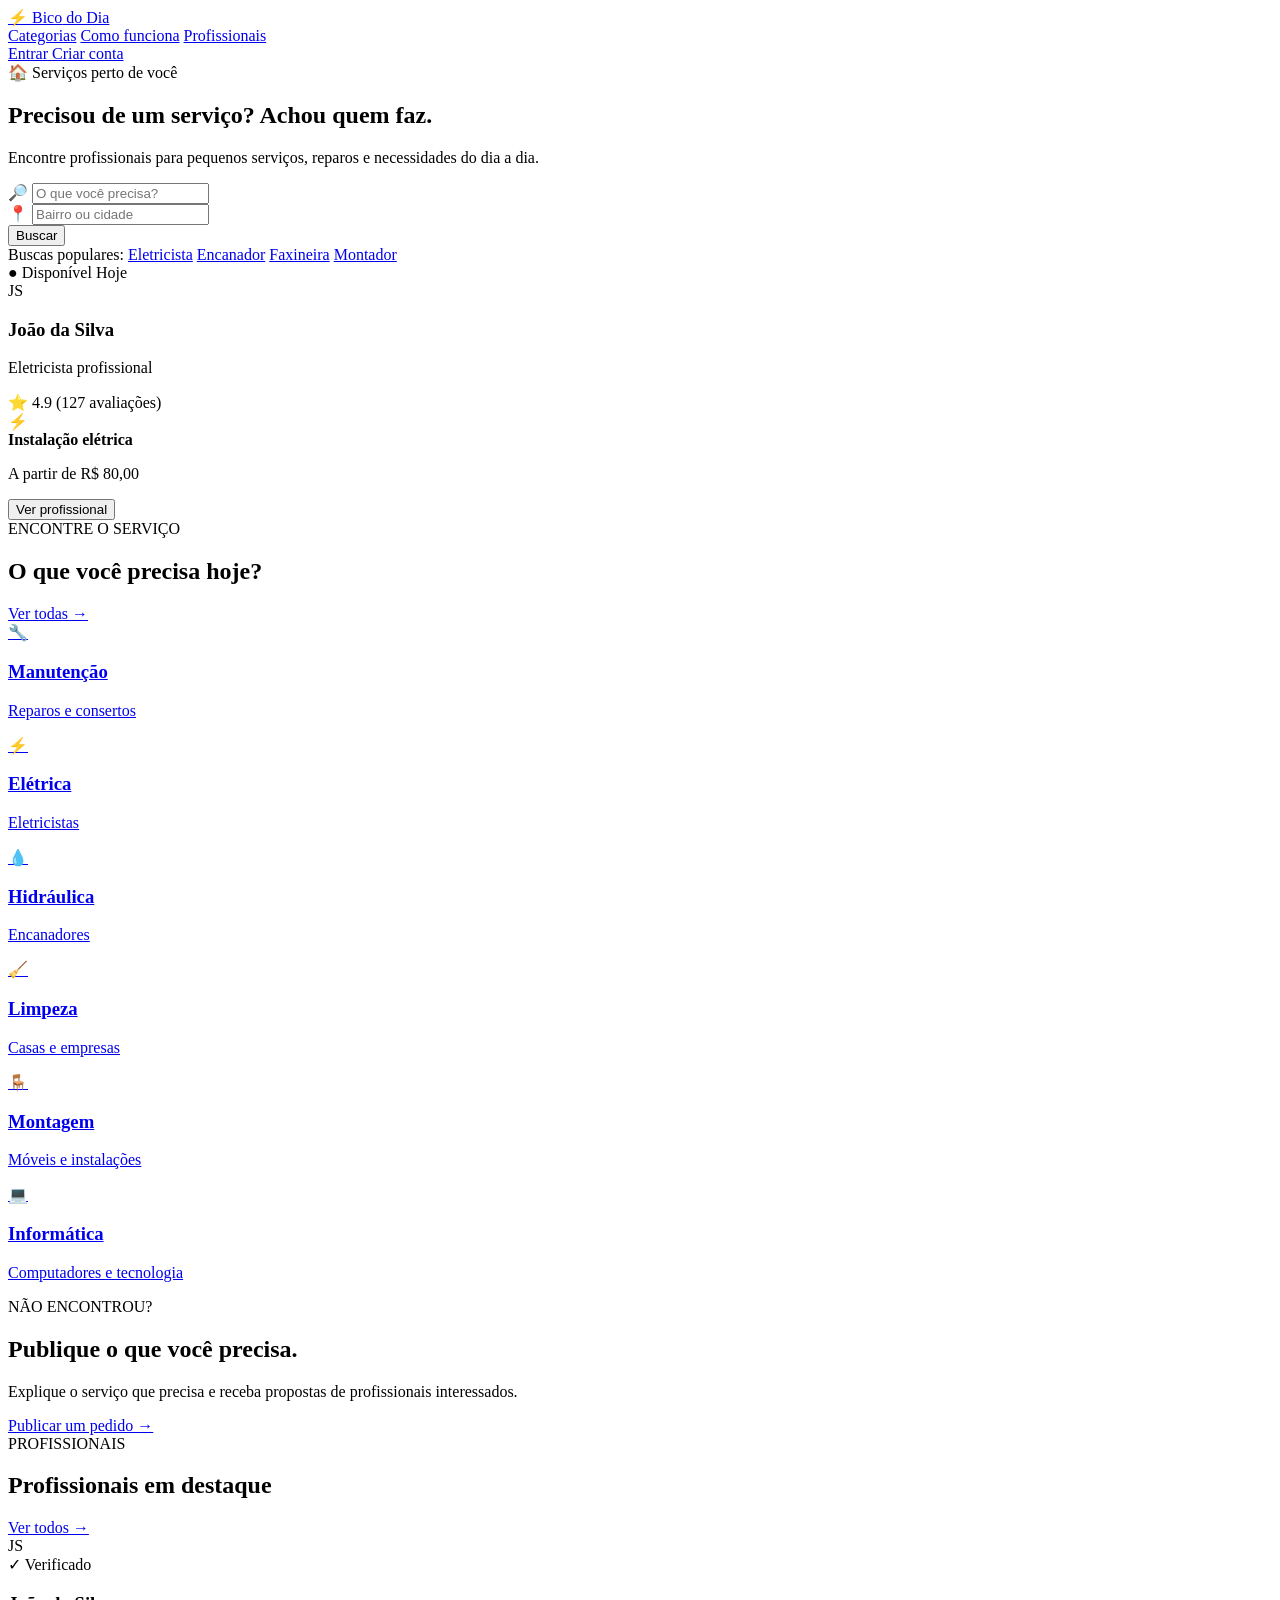
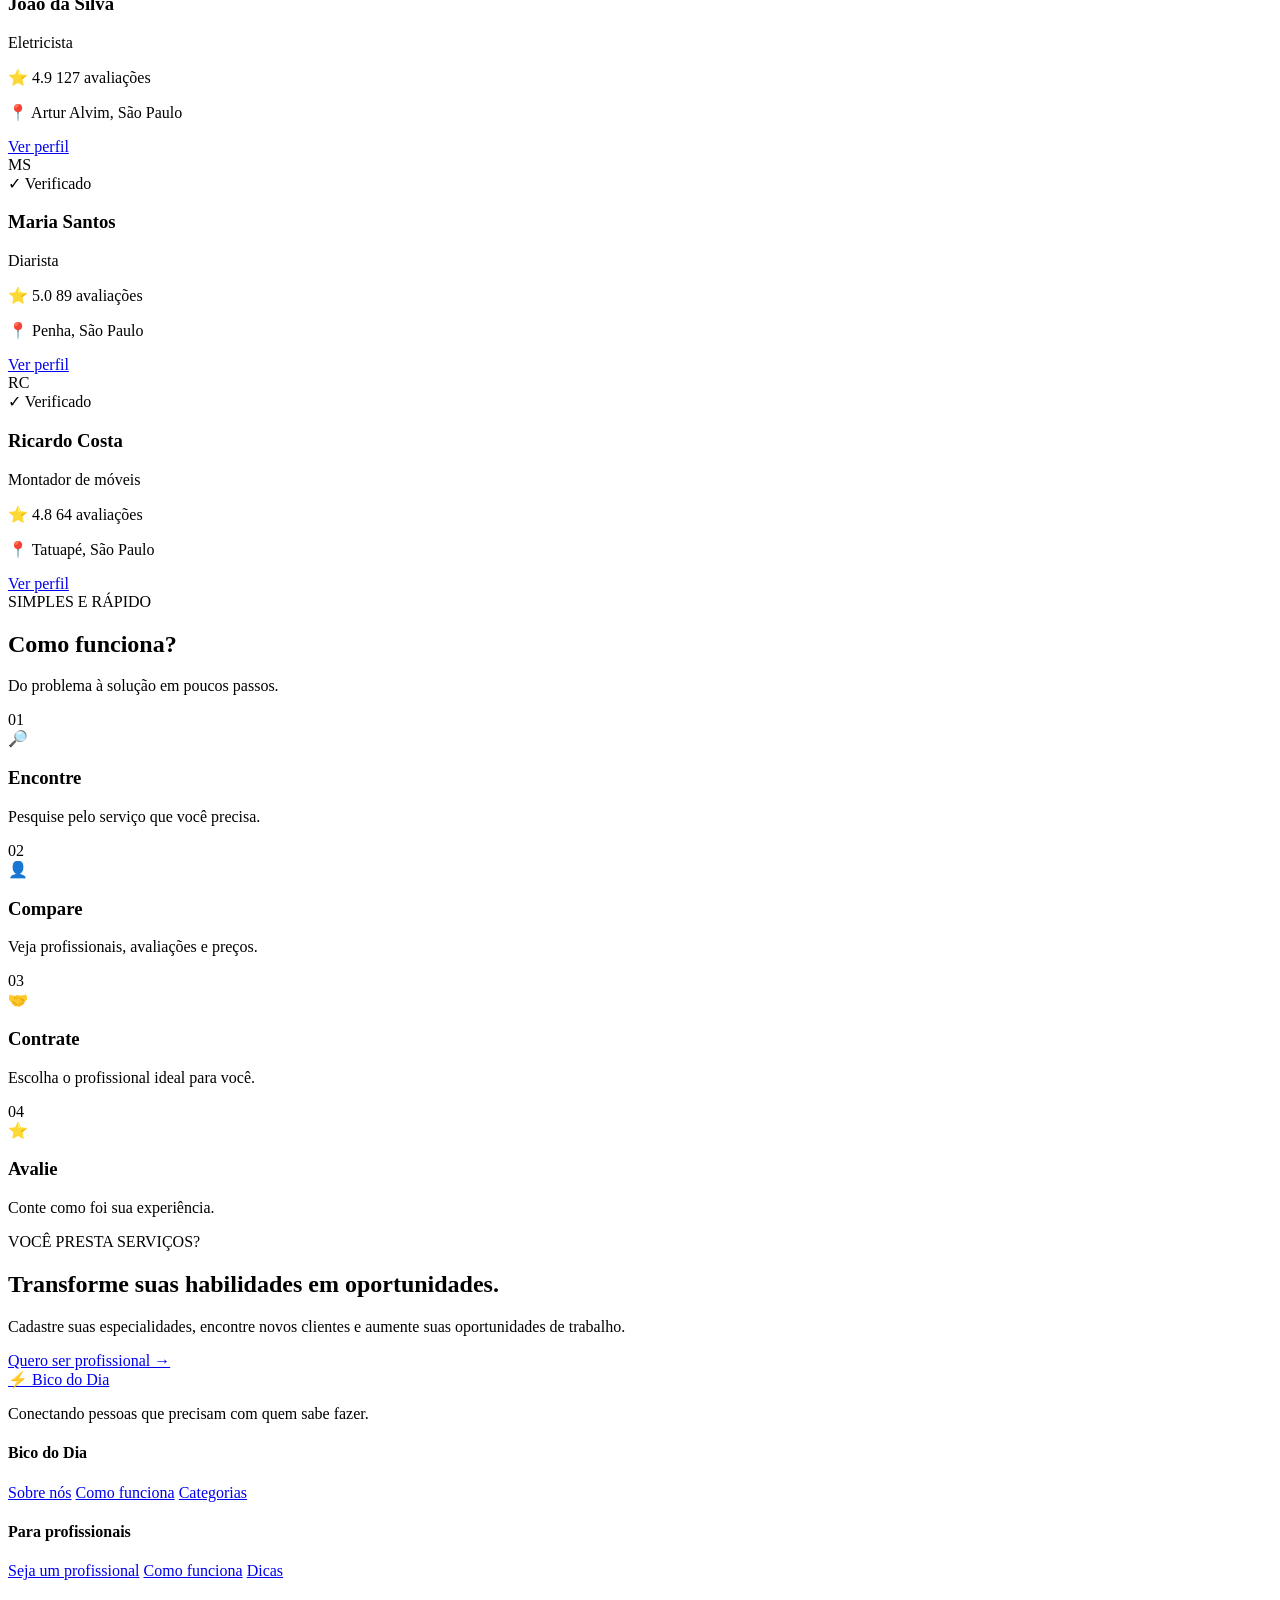
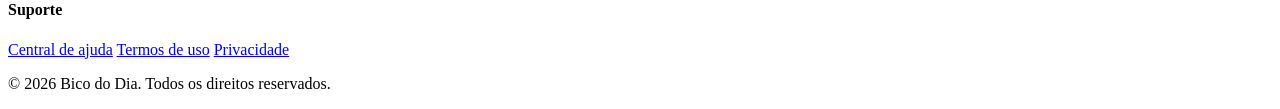
==== html/index.html @ 685bb9d1 "Primeiro commit - projeto Bico do Dia" ====
<!DOCTYPE html>
<html lang="pt-BR">
<head>
    <meta charset="UTF-8">
    <meta name="viewport" content="width=device-width, initial-scale=1.0">

    <meta
        name="description"
        content="Bico do Dia — encontre profissionais e serviços perto de você."
    >

    <title>Bico do Dia | Encontre quem faz</title>

    <link rel="stylesheet" href="css/style.css">
</head>

<body>

    <!-- ================= HEADER ================= -->

    <header class="header">

        <div class="container header-content">

            <a href="#" class="logo">
                <span class="logo-icon">⚡</span>
                <span>Bico<span> do Dia</span></span>
            </a>

            <nav class="nav">

                <a href="#categorias">Categorias</a>
                <a href="#como-funciona">Como funciona</a>
                <a href="#prestadores">Profissionais</a>

            </nav>

            <div class="header-actions">

                <a href="#" class="login">
                    Entrar
                </a>

                <a href="#" class="btn btn-primary">
                    Criar conta
                </a>

            </div>

        </div>

    </header>


    <!-- ================= HERO ================= -->

    <main>

        <section class="hero">

            <div class="container hero-content">

                <div class="hero-text">

                    <span class="badge">
                        🏠 Serviços perto de você
                    </span>

                    <h1>
                        Precisou de um serviço?
                        <strong>Achou quem faz.</strong>
                    </h1>

                    <p>
                        Encontre profissionais para pequenos serviços,
                        reparos e necessidades do dia a dia.
                    </p>

                    <!-- BUSCA -->

                    <div class="search-box">

                        <div class="search-field">

                            <span>🔎</span>

                            <input
                                type="text"
                                placeholder="O que você precisa?"
                            >

                        </div>

                        <div class="search-location">

                            <span>📍</span>

                            <input
                                type="text"
                                placeholder="Bairro ou cidade"
                            >

                        </div>

                        <button class="btn btn-search">
                            Buscar
                        </button>

                    </div>

                    <div class="popular-searches">

                        <span>Buscas populares:</span>

                        <a href="#">Eletricista</a>
                        <a href="#">Encanador</a>
                        <a href="#">Faxineira</a>
                        <a href="#">Montador</a>

                    </div>

                </div>


                <div class="hero-card">

                    <div class="hero-card-top">

                        <span class="status">
                            ● Disponível
                        </span>

                        <span>Hoje</span>

                    </div>

                    <div class="professional">

                        <div class="avatar">
                            JS
                        </div>

                        <div>

                            <h3>
                                João da Silva
                            </h3>

                            <p>
                                Eletricista profissional
                            </p>

                            <div class="rating">
                                ⭐ 4.9
                                <span>(127 avaliações)</span>
                            </div>

                        </div>

                    </div>

                    <div class="service-preview">

                        <span>⚡</span>

                        <div>

                            <strong>
                                Instalação elétrica
                            </strong>

                            <p>
                                A partir de R$ 80,00
                            </p>

                        </div>

                    </div>

                    <button class="btn btn-outline full">
                        Ver profissional
                    </button>

                </div>

            </div>

        </section>


        <!-- ================= CATEGORIAS ================= -->

        <section
            class="categories section"
            id="categorias"
        >

            <div class="container">

                <div class="section-header">

                    <div>

                        <span class="section-label">
                            ENCONTRE O SERVIÇO
                        </span>

                        <h2>
                            O que você precisa hoje?
                        </h2>

                    </div>

                    <a href="#" class="see-all">
                        Ver todas →
                    </a>

                </div>


                <div class="category-grid">

                    <a href="#" class="category-card">

                        <div class="category-icon">
                            🔧
                        </div>

                        <h3>
                            Manutenção
                        </h3>

                        <p>
                            Reparos e consertos
                        </p>

                    </a>


                    <a href="#" class="category-card">

                        <div class="category-icon">
                            ⚡
                        </div>

                        <h3>
                            Elétrica
                        </h3>

                        <p>
                            Eletricistas
                        </p>

                    </a>


                    <a href="#" class="category-card">

                        <div class="category-icon">
                            💧
                        </div>

                        <h3>
                            Hidráulica
                        </h3>

                        <p>
                            Encanadores
                        </p>

                    </a>


                    <a href="#" class="category-card">

                        <div class="category-icon">
                            🧹
                        </div>

                        <h3>
                            Limpeza
                        </h3>

                        <p>
                            Casas e empresas
                        </p>

                    </a>


                    <a href="#" class="category-card">

                        <div class="category-icon">
                            🪑
                        </div>

                        <h3>
                            Montagem
                        </h3>

                        <p>
                            Móveis e instalações
                        </p>

                    </a>


                    <a href="#" class="category-card">

                        <div class="category-icon">
                            💻
                        </div>

                        <h3>
                            Informática
                        </h3>

                        <p>
                            Computadores e tecnologia
                        </p>

                    </a>

                </div>

            </div>

        </section>


        <!-- ================= PUBLICAR PEDIDO ================= -->

        <section class="request-section">

            <div class="container request-content">

                <div>

                    <span class="section-label">
                        NÃO ENCONTROU?
                    </span>

                    <h2>
                        Publique o que você precisa.
                    </h2>

                    <p>
                        Explique o serviço que precisa e receba
                        propostas de profissionais interessados.
                    </p>

                </div>

                <a href="#" class="btn btn-light">
                    Publicar um pedido →
                </a>

            </div>

        </section>


        <!-- ================= PROFISSIONAIS ================= -->

        <section
            class="professionals section"
            id="prestadores"
        >

            <div class="container">

                <div class="section-header">

                    <div>

                        <span class="section-label">
                            PROFISSIONAIS
                        </span>

                        <h2>
                            Profissionais em destaque
                        </h2>

                    </div>

                    <a href="#" class="see-all">
                        Ver todos →
                    </a>

                </div>


                <div class="professional-grid">


                    <article class="professional-card">

                        <div class="card-header">

                            <div class="avatar large">
                                JS
                            </div>

                            <span class="verified">
                                ✓ Verificado
                            </span>

                        </div>

                        <h3>
                            João da Silva
                        </h3>

                        <p class="profession">
                            Eletricista
                        </p>

                        <div class="rating">
                            ⭐ 4.9
                            <span>127 avaliações</span>
                        </div>

                        <p class="location">
                            📍 Artur Alvim, São Paulo
                        </p>

                        <a href="#" class="btn btn-outline full">
                            Ver perfil
                        </a>

                    </article>


                    <article class="professional-card">

                        <div class="card-header">

                            <div class="avatar large">
                                MS
                            </div>

                            <span class="verified">
                                ✓ Verificado
                            </span>

                        </div>

                        <h3>
                            Maria Santos
                        </h3>

                        <p class="profession">
                            Diarista
                        </p>

                        <div class="rating">
                            ⭐ 5.0
                            <span>89 avaliações</span>
                        </div>

                        <p class="location">
                            📍 Penha, São Paulo
                        </p>

                        <a href="#" class="btn btn-outline full">
                            Ver perfil
                        </a>

                    </article>


                    <article class="professional-card">

                        <div class="card-header">

                            <div class="avatar large">
                                RC
                            </div>

                            <span class="verified">
                                ✓ Verificado
                            </span>

                        </div>

                        <h3>
                            Ricardo Costa
                        </h3>

                        <p class="profession">
                            Montador de móveis
                        </p>

                        <div class="rating">
                            ⭐ 4.8
                            <span>64 avaliações</span>
                        </div>

                        <p class="location">
                            📍 Tatuapé, São Paulo
                        </p>

                        <a href="#" class="btn btn-outline full">
                            Ver perfil
                        </a>

                    </article>


                </div>

            </div>

        </section>


        <!-- ================= COMO FUNCIONA ================= -->

        <section
            class="how-section section"
            id="como-funciona"
        >

            <div class="container">

                <div class="section-title-center">

                    <span class="section-label">
                        SIMPLES E RÁPIDO
                    </span>

                    <h2>
                        Como funciona?
                    </h2>

                    <p>
                        Do problema à solução em poucos passos.
                    </p>

                </div>


                <div class="steps">

                    <div class="step">

                        <div class="step-number">
                            01
                        </div>

                        <div class="step-icon">
                            🔎
                        </div>

                        <h3>
                            Encontre
                        </h3>

                        <p>
                            Pesquise pelo serviço que você precisa.
                        </p>

                    </div>


                    <div class="step">

                        <div class="step-number">
                            02
                        </div>

                        <div class="step-icon">
                            👤
                        </div>

                        <h3>
                            Compare
                        </h3>

                        <p>
                            Veja profissionais, avaliações e preços.
                        </p>

                    </div>


                    <div class="step">

                        <div class="step-number">
                            03
                        </div>

                        <div class="step-icon">
                            🤝
                        </div>

                        <h3>
                            Contrate
                        </h3>

                        <p>
                            Escolha o profissional ideal para você.
                        </p>

                    </div>


                    <div class="step">

                        <div class="step-number">
                            04
                        </div>

                        <div class="step-icon">
                            ⭐
                        </div>

                        <h3>
                            Avalie
                        </h3>

                        <p>
                            Conte como foi sua experiência.
                        </p>

                    </div>

                </div>

            </div>

        </section>


        <!-- ================= PROFISSIONAL CTA ================= -->

        <section class="provider-cta">

            <div class="container provider-content">

                <div>

                    <span class="section-label">
                        VOCÊ PRESTA SERVIÇOS?
                    </span>

                    <h2>
                        Transforme suas habilidades
                        em oportunidades.
                    </h2>

                    <p>
                        Cadastre suas especialidades, encontre novos
                        clientes e aumente suas oportunidades de trabalho.
                    </p>

                </div>

                <a href="#" class="btn btn-light">
                    Quero ser profissional →
                </a>

            </div>

        </section>

    </main>


    <!-- ================= FOOTER ================= -->

    <footer class="footer">

        <div class="container footer-grid">

            <div>

                <a href="#" class="logo footer-logo">
                    <span class="logo-icon">⚡</span>
                    <span>Bico<span> do Dia</span></span>
                </a>

                <p>
                    Conectando pessoas que precisam
                    com quem sabe fazer.
                </p>

            </div>


            <div>

                <h4>
                    Bico do Dia
                </h4>

                <a href="#">Sobre nós</a>
                <a href="#">Como funciona</a>
                <a href="#">Categorias</a>

            </div>


            <div>

                <h4>
                    Para profissionais
                </h4>

                <a href="#">Seja um profissional</a>
                <a href="#">Como funciona</a>
                <a href="#">Dicas</a>

            </div>


            <div>

                <h4>
                    Suporte
                </h4>

                <a href="#">Central de ajuda</a>
                <a href="#">Termos de uso</a>
                <a href="#">Privacidade</a>

            </div>

        </div>


        <div class="footer-bottom">

            <div class="container">

                <p>
                    © 2026 Bico do Dia. Todos os direitos reservados.
                </p>

            </div>

        </div>

    </footer>


</body>
</html>
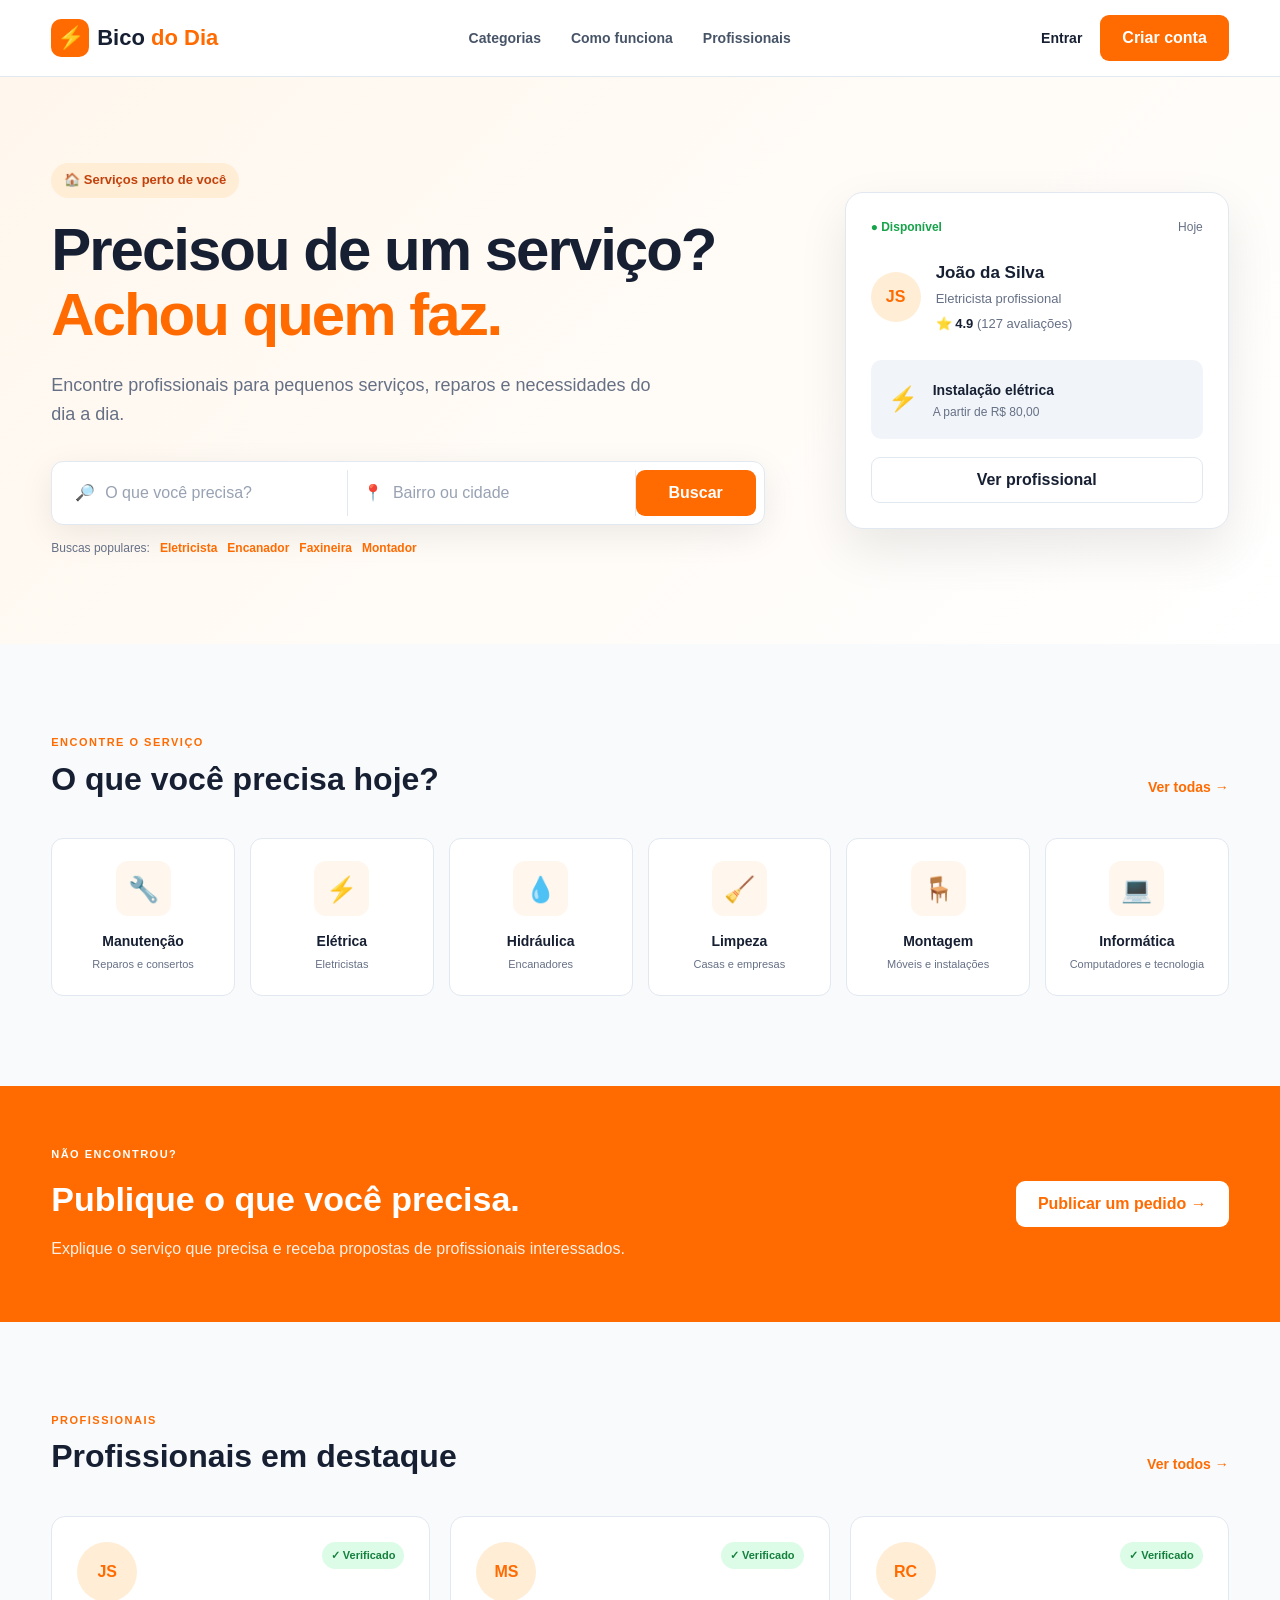
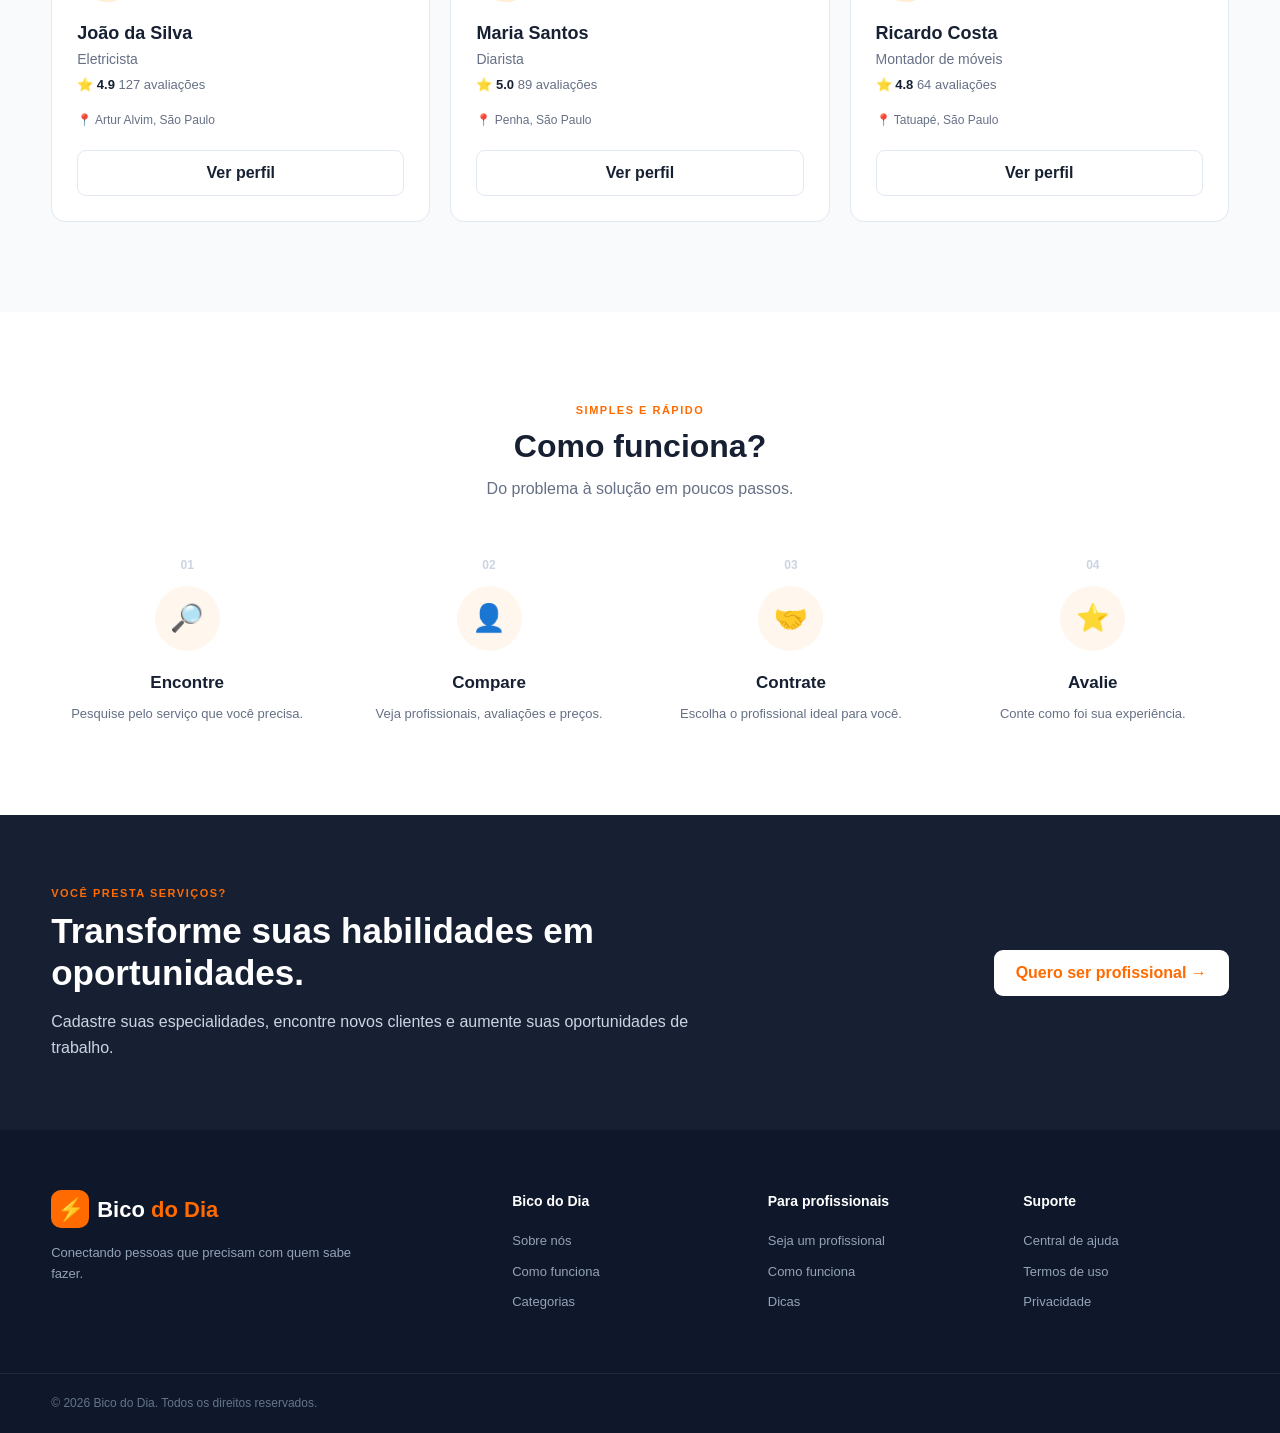
==== commit 0ebb4142: "Melhora busca e acessibilidade da página inicial" ====
--- a/html/index.html
+++ b/html/index.html
@@ -11,7 +11,7 @@
 
     <title>Bico do Dia | Encontre quem faz</title>
 
-    <link rel="stylesheet" href="css/style.css">
+    <link rel="stylesheet" href="style.css">
 </head>
 
 <body>
@@ -78,14 +78,16 @@
 
                     <!-- BUSCA -->
 
-                    <div class="search-box">
+                    <form class="search-box" action="#prestadores" method="get">
 
                         <div class="search-field">
 
-                            <span>🔎</span>
+                            <span aria-hidden="true">🔎</span>
 
                             <input
                                 type="text"
+                                name="servico"
+                                aria-label="Serviço ou especialidade"
                                 placeholder="O que você precisa?"
                             >
 
@@ -93,20 +95,22 @@
 
                         <div class="search-location">
 
-                            <span>📍</span>
+                            <span aria-hidden="true">📍</span>
 
                             <input
                                 type="text"
+                                name="localizacao"
+                                aria-label="Bairro, cidade ou CEP"
                                 placeholder="Bairro ou cidade"
                             >
 
                         </div>
 
-                        <button class="btn btn-search">
+                        <button class="btn btn-search" type="submit">
                             Buscar
                         </button>
 
-                    </div>
+                    </form>
 
                     <div class="popular-searches">
 
--- a/html/style.css
+++ b/html/style.css
@@ -0,0 +1,1146 @@
+/* =====================================================
+   RESET
+===================================================== */
+
+* {
+    margin: 0;
+    padding: 0;
+    box-sizing: border-box;
+}
+
+html {
+    scroll-behavior: smooth;
+}
+
+body {
+    font-family: "Trebuchet MS", Arial, sans-serif;
+    background: #f8fafc;
+    color: #172033;
+    line-height: 1.6;
+}
+
+a {
+    text-decoration: none;
+    color: inherit;
+}
+
+button,
+input {
+    font: inherit;
+}
+
+
+/* =====================================================
+   VARIÁVEIS
+===================================================== */
+
+:root {
+
+    --primary: #ff6b00;
+    --primary-dark: #e85f00;
+
+    --dark: #172033;
+    --gray: #667085;
+    --light-gray: #f1f5f9;
+    --border: #e2e8f0;
+
+    --white: #ffffff;
+
+    --success: #16a34a;
+
+    --container: 1180px;
+
+}
+
+
+/* =====================================================
+   CONTAINER
+===================================================== */
+
+.container {
+    width: min(1180px, 92%);
+    margin: 0 auto;
+}
+
+
+/* =====================================================
+   HEADER
+===================================================== */
+
+.header {
+    background: var(--white);
+    border-bottom: 1px solid var(--border);
+
+    position: sticky;
+    top: 0;
+
+    z-index: 100;
+}
+
+.header-content {
+
+    min-height: 76px;
+
+    display: flex;
+    align-items: center;
+    justify-content: space-between;
+
+    gap: 30px;
+}
+
+
+/* LOGO */
+
+.logo {
+
+    display: flex;
+    align-items: center;
+
+    gap: 8px;
+
+    font-size: 22px;
+    font-weight: 800;
+
+    color: var(--dark);
+}
+
+.logo > span:last-child span {
+    color: var(--primary);
+}
+
+.logo-icon {
+
+    width: 38px;
+    height: 38px;
+
+    display: flex;
+    align-items: center;
+    justify-content: center;
+
+    border-radius: 10px;
+
+    background: var(--primary);
+
+    color: white;
+
+}
+
+
+/* NAV */
+
+.nav {
+
+    display: flex;
+    gap: 30px;
+}
+
+.nav a {
+
+    color: #475467;
+
+    font-size: 14px;
+    font-weight: 600;
+
+    transition: .2s;
+}
+
+.nav a:hover {
+    color: var(--primary);
+}
+
+
+.header-actions {
+
+    display: flex;
+    align-items: center;
+    gap: 18px;
+}
+
+.login {
+
+    font-weight: 600;
+    font-size: 14px;
+
+}
+
+
+/* =====================================================
+   BUTTONS
+===================================================== */
+
+.btn {
+
+    display: inline-flex;
+
+    align-items: center;
+    justify-content: center;
+
+    min-height: 46px;
+
+    padding: 0 22px;
+
+    border-radius: 9px;
+
+    font-weight: 700;
+
+    border: none;
+
+    cursor: pointer;
+
+    transition: .2s;
+}
+
+.btn-primary {
+
+    background: var(--primary);
+    color: white;
+}
+
+.btn-primary:hover {
+    background: var(--primary-dark);
+    transform: translateY(-1px);
+}
+
+.btn-search {
+
+    background: var(--primary);
+    color: white;
+
+    min-width: 120px;
+}
+
+.btn-outline {
+
+    border: 1px solid var(--border);
+
+    background: white;
+
+    color: var(--dark);
+}
+
+.btn-outline:hover {
+
+    border-color: var(--primary);
+
+    color: var(--primary);
+}
+
+.btn-light {
+
+    background: white;
+
+    color: var(--primary);
+}
+
+.full {
+    width: 100%;
+}
+
+
+/* =====================================================
+   HERO
+===================================================== */
+
+.hero {
+
+    background:
+        linear-gradient(
+            135deg,
+            #fff7ed,
+            #ffffff
+        );
+
+    min-height: 560px;
+    padding: 86px 0;
+}
+
+.hero-content {
+
+    display: grid;
+
+    grid-template-columns: 1.3fr .7fr;
+
+    align-items: center;
+
+    gap: 80px;
+}
+
+.badge {
+
+    display: inline-flex;
+
+    padding: 7px 13px;
+
+    border-radius: 30px;
+
+    background: #ffedd5;
+
+    color: #c2410c;
+
+    font-size: 13px;
+
+    font-weight: 700;
+
+    margin-bottom: 20px;
+}
+
+.hero h1 {
+
+    max-width: 700px;
+
+    font-size: clamp(38px, 5vw, 60px);
+
+    line-height: 1.08;
+
+    letter-spacing: -2px;
+
+    margin-bottom: 24px;
+}
+
+.hero h1 strong {
+
+    display: block;
+
+    color: var(--primary);
+}
+
+.hero-text > p {
+
+    max-width: 620px;
+
+    color: var(--gray);
+
+    font-size: 18px;
+
+    margin-bottom: 32px;
+}
+
+
+/* =====================================================
+   SEARCH
+===================================================== */
+
+.search-box {
+
+    background: white;
+
+    border: 1px solid var(--border);
+
+    border-radius: 12px;
+
+    padding: 8px;
+
+    display: grid;
+
+    grid-template-columns: 1fr 1fr auto;
+
+    box-shadow: 0 10px 35px rgba(0,0,0,.08);
+
+    max-width: 720px;
+}
+
+.search-box:focus-within {
+    border-color: var(--primary);
+    box-shadow: 0 12px 38px rgba(255, 107, 0, .16);
+}
+
+.search-field,
+.search-location {
+
+    display: flex;
+
+    align-items: center;
+
+    gap: 10px;
+
+    padding: 0 15px;
+
+    border-right: 1px solid var(--border);
+}
+
+.search-box input {
+
+    border: none;
+
+    outline: none;
+
+    width: 100%;
+
+    color: var(--dark);
+}
+
+.search-box input::placeholder {
+    color: #98a2b3;
+}
+
+.popular-searches {
+
+    display: flex;
+
+    flex-wrap: wrap;
+
+    gap: 10px;
+
+    margin-top: 14px;
+
+    font-size: 12px;
+
+    color: var(--gray);
+}
+
+.popular-searches a {
+
+    color: var(--primary);
+
+    font-weight: 600;
+}
+
+
+/* =====================================================
+   HERO CARD
+===================================================== */
+
+.hero-card {
+
+    background: white;
+
+    border: 1px solid var(--border);
+
+    border-radius: 18px;
+
+    padding: 25px;
+
+    box-shadow: 0 20px 50px rgba(0,0,0,.09);
+}
+
+.hero-card-top {
+
+    display: flex;
+
+    justify-content: space-between;
+
+    color: var(--gray);
+
+    font-size: 12px;
+
+    margin-bottom: 22px;
+}
+
+.status {
+    color: var(--success);
+
+    font-weight: 700;
+}
+
+.professional {
+
+    display: flex;
+
+    gap: 15px;
+
+    align-items: center;
+
+    margin-bottom: 25px;
+}
+
+.avatar {
+
+    width: 50px;
+    height: 50px;
+
+    display: flex;
+    align-items: center;
+    justify-content: center;
+
+    border-radius: 50%;
+
+    background: #ffedd5;
+
+    color: var(--primary);
+
+    font-weight: 800;
+}
+
+.avatar.large {
+
+    width: 60px;
+    height: 60px;
+}
+
+.professional h3 {
+
+    font-size: 17px;
+
+    margin-bottom: 2px;
+}
+
+.professional p {
+
+    font-size: 13px;
+
+    color: var(--gray);
+}
+
+.rating {
+
+    font-size: 13px;
+
+    font-weight: 700;
+
+    margin-top: 5px;
+}
+
+.rating span {
+
+    color: var(--gray);
+
+    font-weight: 400;
+}
+
+.service-preview {
+
+    display: flex;
+
+    align-items: center;
+
+    gap: 15px;
+
+    padding: 17px;
+
+    background: var(--light-gray);
+
+    border-radius: 10px;
+
+    margin-bottom: 18px;
+}
+
+.service-preview > span {
+
+    font-size: 24px;
+}
+
+.service-preview strong {
+
+    font-size: 14px;
+}
+
+.service-preview p {
+
+    color: var(--gray);
+
+    font-size: 12px;
+}
+
+
+/* =====================================================
+   SECTIONS
+===================================================== */
+
+.section {
+    padding: 90px 0;
+}
+
+.section-header {
+
+    display: flex;
+
+    justify-content: space-between;
+
+    align-items: end;
+
+    margin-bottom: 40px;
+}
+
+.section-label {
+
+    color: var(--primary);
+
+    font-size: 11px;
+
+    font-weight: 800;
+
+    letter-spacing: 1.5px;
+
+    display: block;
+
+    margin-bottom: 8px;
+}
+
+.section-header h2,
+.section-title-center h2 {
+
+    font-size: 32px;
+
+    line-height: 1.2;
+}
+
+.see-all {
+
+    color: var(--primary);
+
+    font-weight: 700;
+
+    font-size: 14px;
+}
+
+
+/* =====================================================
+   CATEGORIAS
+===================================================== */
+
+.category-grid {
+
+    display: grid;
+
+    grid-template-columns: repeat(6, 1fr);
+
+    gap: 15px;
+}
+
+.category-card {
+
+    background: white;
+
+    border: 1px solid var(--border);
+
+    border-radius: 12px;
+
+    padding: 22px 15px;
+
+    text-align: center;
+
+    transition: .2s;
+}
+
+.category-card:hover {
+
+    border-color: var(--primary);
+
+    transform: translateY(-4px);
+
+    box-shadow: 0 10px 25px rgba(0,0,0,.06);
+}
+
+.category-icon {
+
+    width: 55px;
+    height: 55px;
+
+    display: flex;
+    align-items: center;
+    justify-content: center;
+
+    margin: 0 auto 14px;
+
+    border-radius: 12px;
+
+    background: #fff7ed;
+
+    font-size: 25px;
+}
+
+.category-card h3 {
+
+    font-size: 14px;
+
+    margin-bottom: 3px;
+}
+
+.category-card p {
+
+    color: var(--gray);
+
+    font-size: 11px;
+}
+
+
+/* =====================================================
+   REQUEST
+===================================================== */
+
+.request-section {
+
+    background: var(--primary);
+
+    color: white;
+
+    padding: 60px 0;
+}
+
+.request-content {
+
+    display: flex;
+
+    align-items: center;
+
+    justify-content: space-between;
+
+    gap: 40px;
+}
+
+.request-section .section-label {
+
+    color: white;
+}
+
+.request-section h2 {
+
+    font-size: 34px;
+
+    margin-bottom: 10px;
+}
+
+.request-section p {
+
+    max-width: 600px;
+
+    opacity: .9;
+}
+
+
+/* =====================================================
+   PROFISSIONAIS
+===================================================== */
+
+.professional-grid {
+
+    display: grid;
+
+    grid-template-columns: repeat(3, 1fr);
+
+    gap: 20px;
+}
+
+.professional-card {
+
+    background: white;
+
+    border: 1px solid var(--border);
+
+    border-radius: 14px;
+
+    padding: 25px;
+
+    transition: .2s;
+}
+
+.professional-card:hover {
+
+    transform: translateY(-3px);
+
+    box-shadow: 0 12px 30px rgba(0,0,0,.07);
+}
+
+.card-header {
+
+    display: flex;
+
+    justify-content: space-between;
+
+    align-items: start;
+
+    margin-bottom: 17px;
+}
+
+.verified {
+
+    font-size: 11px;
+
+    background: #dcfce7;
+
+    color: #15803d;
+
+    padding: 5px 9px;
+
+    border-radius: 20px;
+
+    font-weight: 700;
+}
+
+.professional-card h3 {
+
+    font-size: 18px;
+}
+
+.profession {
+
+    color: var(--gray);
+
+    font-size: 14px;
+}
+
+.location {
+
+    color: var(--gray);
+
+    font-size: 12px;
+
+    margin: 15px 0 20px;
+}
+
+
+/* =====================================================
+   COMO FUNCIONA
+===================================================== */
+
+.how-section {
+
+    background: white;
+}
+
+.section-title-center {
+
+    text-align: center;
+
+    margin-bottom: 55px;
+}
+
+.section-title-center p {
+
+    color: var(--gray);
+
+    margin-top: 10px;
+}
+
+.steps {
+
+    display: grid;
+
+    grid-template-columns: repeat(4, 1fr);
+
+    gap: 30px;
+}
+
+.step {
+
+    text-align: center;
+
+    position: relative;
+}
+
+.step-number {
+
+    color: #cbd5e1;
+
+    font-size: 12px;
+
+    font-weight: 800;
+
+    margin-bottom: 10px;
+}
+
+.step-icon {
+
+    width: 65px;
+    height: 65px;
+
+    display: flex;
+    align-items: center;
+    justify-content: center;
+
+    margin: 0 auto 18px;
+
+    border-radius: 50%;
+
+    background: #fff7ed;
+
+    font-size: 27px;
+}
+
+.step h3 {
+
+    font-size: 17px;
+
+    margin-bottom: 8px;
+}
+
+.step p {
+
+    color: var(--gray);
+
+    font-size: 13px;
+}
+
+
+/* =====================================================
+   PROVIDER CTA
+===================================================== */
+
+.provider-cta {
+
+    background: #172033;
+
+    color: white;
+
+    padding: 70px 0;
+}
+
+.provider-content {
+
+    display: flex;
+
+    align-items: center;
+
+    justify-content: space-between;
+
+    gap: 50px;
+}
+
+.provider-cta h2 {
+
+    max-width: 650px;
+
+    font-size: 35px;
+
+    line-height: 1.2;
+
+    margin-bottom: 15px;
+}
+
+.provider-cta p {
+
+    max-width: 650px;
+
+    color: #cbd5e1;
+}
+
+
+/* =====================================================
+   FOOTER
+===================================================== */
+
+.footer {
+
+    background: #0f172a;
+
+    color: white;
+
+    padding-top: 60px;
+}
+
+.footer-grid {
+
+    display: grid;
+
+    grid-template-columns: 2fr 1fr 1fr 1fr;
+
+    gap: 50px;
+
+    padding-bottom: 50px;
+}
+
+.footer-logo {
+
+    color: white;
+
+    margin-bottom: 15px;
+}
+
+.footer-grid > div:first-child p {
+
+    color: #94a3b8;
+
+    max-width: 300px;
+
+    font-size: 13px;
+}
+
+.footer h4 {
+
+    font-size: 14px;
+
+    margin-bottom: 18px;
+}
+
+.footer-grid a:not(.logo) {
+
+    display: block;
+
+    color: #94a3b8;
+
+    font-size: 13px;
+
+    margin-bottom: 10px;
+}
+
+.footer-grid a:hover {
+
+    color: white;
+}
+
+.footer-bottom {
+
+    border-top: 1px solid #1e293b;
+
+    padding: 20px 0;
+}
+
+.footer-bottom p {
+
+    color: #64748b;
+
+    font-size: 12px;
+}
+
+
+/* =====================================================
+   RESPONSIVIDADE
+===================================================== */
+
+@media (max-width: 1000px) {
+
+    .nav {
+        display: none;
+    }
+
+    .hero-content {
+
+        grid-template-columns: 1fr;
+
+        gap: 40px;
+    }
+
+    .hero-card {
+
+        max-width: 500px;
+    }
+
+    .category-grid {
+
+        grid-template-columns: repeat(3, 1fr);
+    }
+
+    .steps {
+
+        grid-template-columns: repeat(2, 1fr);
+    }
+
+}
+
+
+@media (max-width: 700px) {
+
+    .header-content {
+
+        min-height: 65px;
+    }
+
+    .header-actions .btn {
+        display: none;
+    }
+
+    .hero {
+
+        padding: 55px 0;
+    }
+
+    .hero h1 {
+
+        font-size: 40px;
+
+        letter-spacing: -1px;
+    }
+
+    .search-box {
+
+        grid-template-columns: 1fr;
+    }
+
+    .search-field,
+    .search-location {
+
+        border-right: none;
+
+        border-bottom: 1px solid var(--border);
+
+        min-height: 52px;
+    }
+
+    .btn-search {
+
+        margin-top: 8px;
+
+        width: 100%;
+    }
+
+    .section {
+
+        padding: 65px 0;
+    }
+
+    .section-header {
+
+        align-items: start;
+
+        gap: 15px;
+
+        flex-direction: column;
+    }
+
+    .category-grid {
+
+        grid-template-columns: repeat(2, 1fr);
+    }
+
+    .professional-grid {
+
+        grid-template-columns: 1fr;
+    }
+
+    .steps {
+
+        grid-template-columns: 1fr;
+    }
+
+    .request-content,
+    .provider-content {
+
+        flex-direction: column;
+
+        align-items: flex-start;
+    }
+
+    .footer-grid {
+
+        grid-template-columns: 1fr 1fr;
+
+        gap: 35px;
+    }
+
+}
+
+
+@media (max-width: 450px) {
+
+    .logo {
+
+        font-size: 18px;
+    }
+
+    .logo-icon {
+
+        width: 32px;
+        height: 32px;
+    }
+
+    .category-grid {
+
+        grid-template-columns: 1fr;
+    }
+
+    .footer-grid {
+
+        grid-template-columns: 1fr;
+    }
+
+}
+
+.category-card:focus-visible,
+.btn:focus-visible,
+.nav a:focus-visible,
+.login:focus-visible,
+.see-all:focus-visible,
+.popular-searches a:focus-visible {
+    outline: 3px solid rgba(255, 107, 0, .35);
+    outline-offset: 3px;
+}
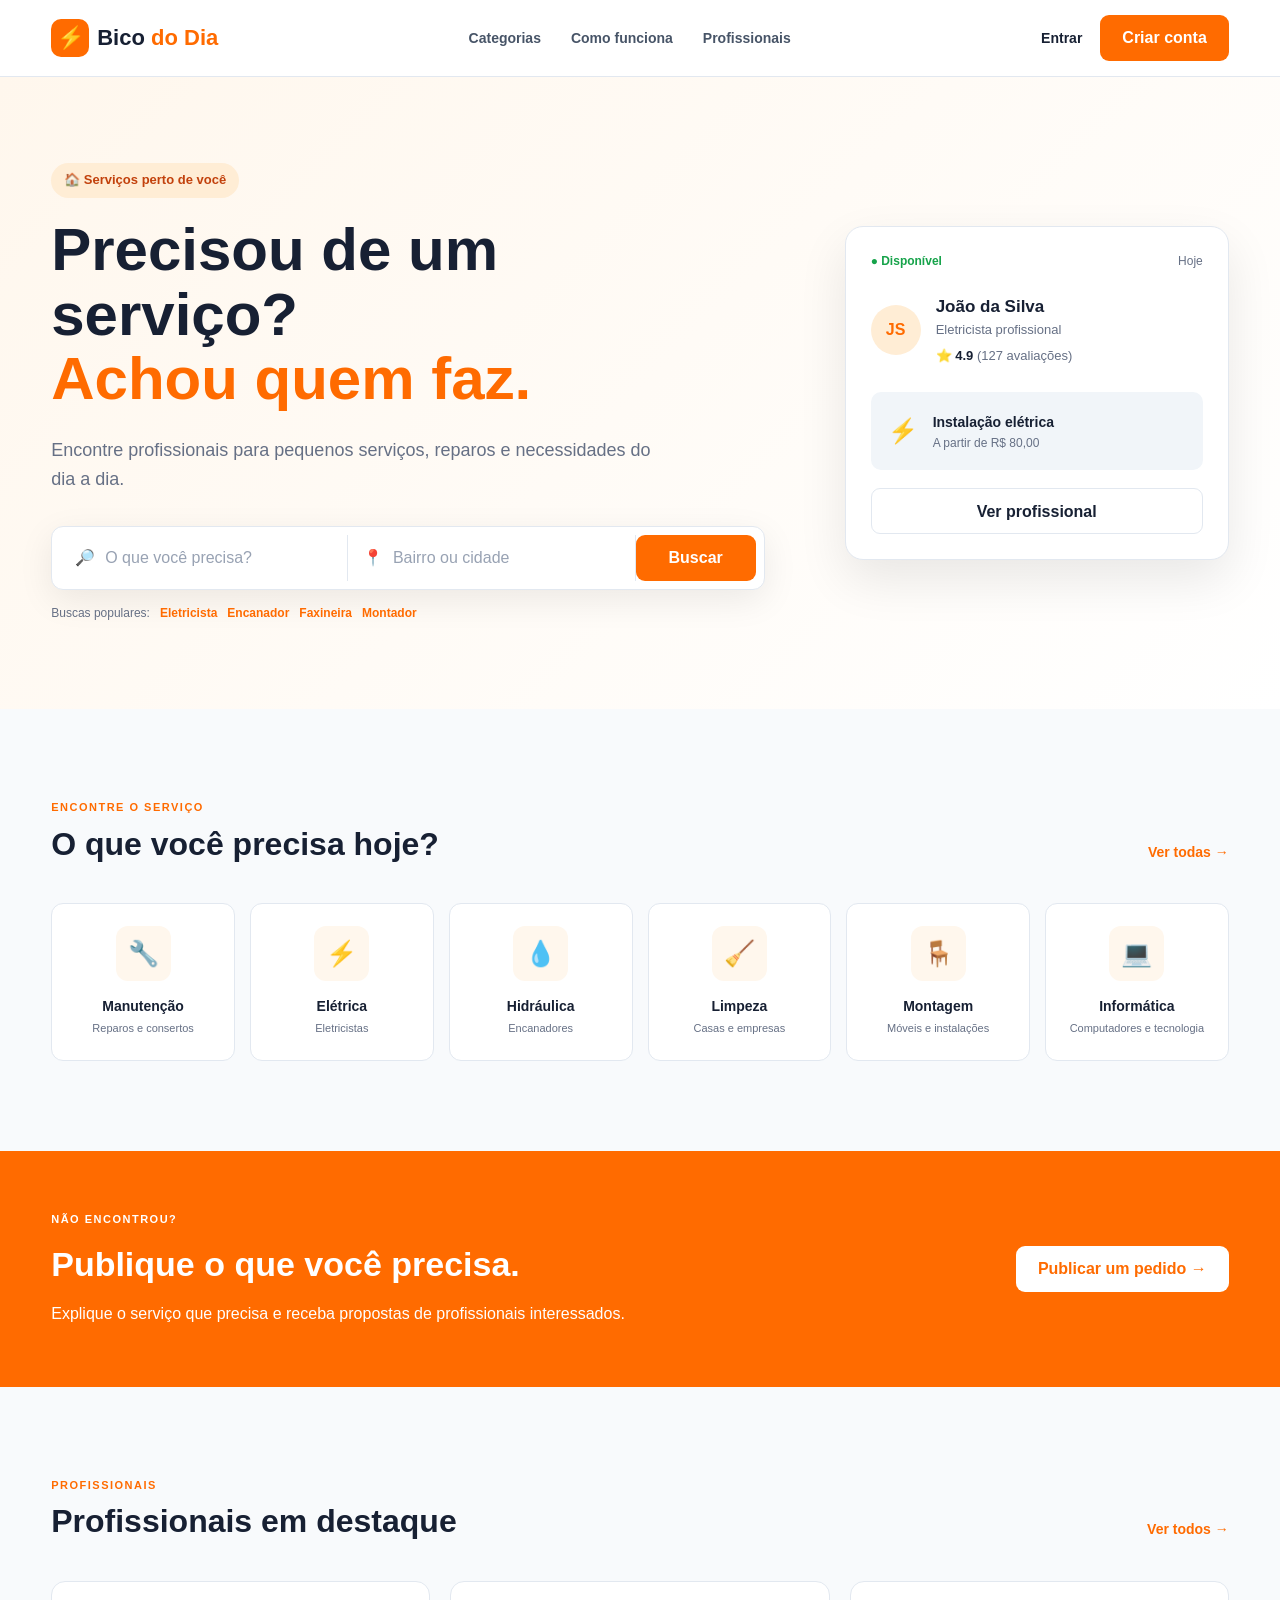
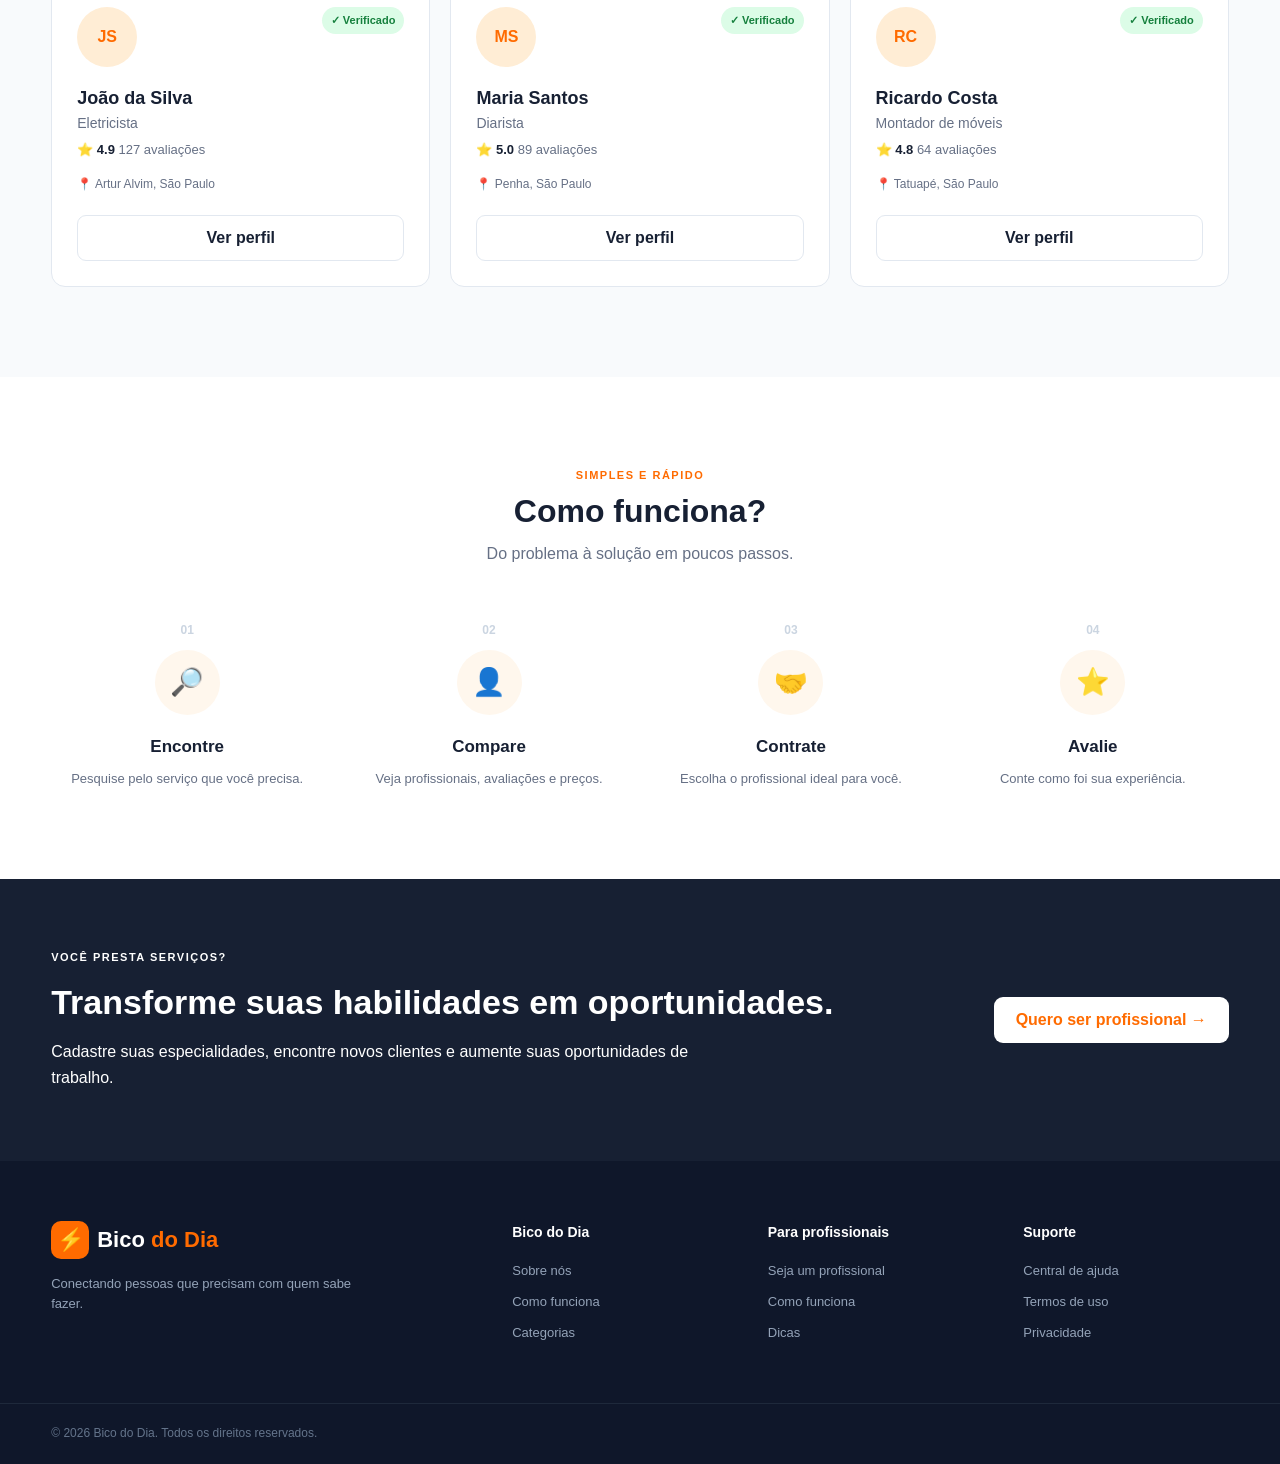
==== commit 5648a71c: "ajuste css responsivo" ====
--- a/html/index.html
+++ b/html/index.html
@@ -3,68 +3,49 @@
 <head>
     <meta charset="UTF-8">
     <meta name="viewport" content="width=device-width, initial-scale=1.0">
-
-    <meta
-        name="description"
-        content="Bico do Dia — encontre profissionais e serviços perto de você."
-    >
-
+    <meta name="description" content="Bico do Dia — encontre profissionais e serviços perto de você.">
     <title>Bico do Dia | Encontre quem faz</title>
 
+    <!-- Arquivo CSS separado -->
     <link rel="stylesheet" href="style.css">
 </head>
 
 <body>
 
-    <!-- ================= HEADER ================= -->
-
+    <!-- CABEÇALHO -->
     <header class="header">
-
         <div class="container header-content">
 
+            <!-- Logo -->
             <a href="#" class="logo">
                 <span class="logo-icon">⚡</span>
-                <span>Bico<span> do Dia</span></span>
+                <span>Bico <span>do Dia</span></span>
             </a>
 
+            <!-- Menu -->
             <nav class="nav">
-
                 <a href="#categorias">Categorias</a>
                 <a href="#como-funciona">Como funciona</a>
                 <a href="#prestadores">Profissionais</a>
-
             </nav>
 
+            <!-- Botões do cabeçalho -->
             <div class="header-actions">
-
-                <a href="#" class="login">
-                    Entrar
-                </a>
-
-                <a href="#" class="btn btn-primary">
-                    Criar conta
-                </a>
-
+                <a href="#" class="login">Entrar</a>
+                <a href="#" class="button button-orange">Criar conta</a>
             </div>
 
         </div>
-
     </header>
 
-
-    <!-- ================= HERO ================= -->
-
     <main>
 
+        <!-- SEÇÃO PRINCIPAL -->
         <section class="hero">
-
             <div class="container hero-content">
 
                 <div class="hero-text">
-
-                    <span class="badge">
-                        🏠 Serviços perto de você
-                    </span>
+                    <span class="badge">🏠 Serviços perto de você</span>
 
                     <h1>
                         Precisou de um serviço?
@@ -76,677 +57,289 @@
                         reparos e necessidades do dia a dia.
                     </p>
 
-                    <!-- BUSCA -->
-
+                    <!-- Área de busca -->
                     <form class="search-box" action="#prestadores" method="get">
-
                         <div class="search-field">
-
-                            <span aria-hidden="true">🔎</span>
-
-                            <input
-                                type="text"
-                                name="servico"
-                                aria-label="Serviço ou especialidade"
-                                placeholder="O que você precisa?"
-                            >
-
-                        </div>
-
-                        <div class="search-location">
-
-                            <span aria-hidden="true">📍</span>
-
-                            <input
-                                type="text"
-                                name="localizacao"
-                                aria-label="Bairro, cidade ou CEP"
-                                placeholder="Bairro ou cidade"
-                            >
-
-                        </div>
-
-                        <button class="btn btn-search" type="submit">
+                            <span>🔎</span>
+                            <input type="text" name="servico" placeholder="O que você precisa?">
+                        </div>
+
+                        <div class="search-field">
+                            <span>📍</span>
+                            <input type="text" name="localizacao" placeholder="Bairro ou cidade">
+                        </div>
+
+                        <button class="button button-orange search-button" type="submit">
                             Buscar
                         </button>
-
                     </form>
 
                     <div class="popular-searches">
-
                         <span>Buscas populares:</span>
-
                         <a href="#">Eletricista</a>
                         <a href="#">Encanador</a>
                         <a href="#">Faxineira</a>
                         <a href="#">Montador</a>
-
-                    </div>
-
-                </div>
-
-
+                    </div>
+                </div>
+
+                <!-- Card de exemplo -->
                 <div class="hero-card">
-
-                    <div class="hero-card-top">
-
-                        <span class="status">
-                            ● Disponível
-                        </span>
-
+                    <div class="card-top">
+                        <span class="status">● Disponível</span>
                         <span>Hoje</span>
-
                     </div>
 
                     <div class="professional">
-
-                        <div class="avatar">
-                            JS
-                        </div>
-
+                        <div class="avatar">JS</div>
                         <div>
-
-                            <h3>
-                                João da Silva
-                            </h3>
-
-                            <p>
-                                Eletricista profissional
-                            </p>
-
-                            <div class="rating">
-                                ⭐ 4.9
-                                <span>(127 avaliações)</span>
-                            </div>
-
-                        </div>
-
+                            <h3>João da Silva</h3>
+                            <p>Eletricista profissional</p>
+                            <div class="rating">⭐ 4.9 <span>(127 avaliações)</span></div>
+                        </div>
                     </div>
 
                     <div class="service-preview">
-
                         <span>⚡</span>
-
                         <div>
-
-                            <strong>
-                                Instalação elétrica
-                            </strong>
-
-                            <p>
-                                A partir de R$ 80,00
-                            </p>
-
-                        </div>
-
-                    </div>
-
-                    <button class="btn btn-outline full">
-                        Ver profissional
-                    </button>
-
-                </div>
-
-            </div>
-
-        </section>
-
-
-        <!-- ================= CATEGORIAS ================= -->
-
-        <section
-            class="categories section"
-            id="categorias"
-        >
-
+                            <strong>Instalação elétrica</strong>
+                            <p>A partir de R$ 80,00</p>
+                        </div>
+                    </div>
+
+                    <button class="button button-outline full">Ver profissional</button>
+                </div>
+
+            </div>
+        </section>
+
+        <!-- CATEGORIAS -->
+        <section class="section" id="categorias">
             <div class="container">
 
                 <div class="section-header">
-
                     <div>
-
-                        <span class="section-label">
-                            ENCONTRE O SERVIÇO
-                        </span>
-
-                        <h2>
-                            O que você precisa hoje?
-                        </h2>
-
-                    </div>
-
-                    <a href="#" class="see-all">
-                        Ver todas →
-                    </a>
-
-                </div>
-
+                        <span class="section-label">ENCONTRE O SERVIÇO</span>
+                        <h2>O que você precisa hoje?</h2>
+                    </div>
+                    <a href="#" class="see-all">Ver todas →</a>
+                </div>
 
                 <div class="category-grid">
 
                     <a href="#" class="category-card">
-
-                        <div class="category-icon">
-                            🔧
-                        </div>
-
-                        <h3>
-                            Manutenção
-                        </h3>
-
-                        <p>
-                            Reparos e consertos
-                        </p>
-
-                    </a>
-
-
-                    <a href="#" class="category-card">
-
-                        <div class="category-icon">
-                            ⚡
-                        </div>
-
-                        <h3>
-                            Elétrica
-                        </h3>
-
-                        <p>
-                            Eletricistas
-                        </p>
-
-                    </a>
-
-
-                    <a href="#" class="category-card">
-
-                        <div class="category-icon">
-                            💧
-                        </div>
-
-                        <h3>
-                            Hidráulica
-                        </h3>
-
-                        <p>
-                            Encanadores
-                        </p>
-
-                    </a>
-
-
-                    <a href="#" class="category-card">
-
-                        <div class="category-icon">
-                            🧹
-                        </div>
-
-                        <h3>
-                            Limpeza
-                        </h3>
-
-                        <p>
-                            Casas e empresas
-                        </p>
-
-                    </a>
-
-
-                    <a href="#" class="category-card">
-
-                        <div class="category-icon">
-                            🪑
-                        </div>
-
-                        <h3>
-                            Montagem
-                        </h3>
-
-                        <p>
-                            Móveis e instalações
-                        </p>
-
-                    </a>
-
-
-                    <a href="#" class="category-card">
-
-                        <div class="category-icon">
-                            💻
-                        </div>
-
-                        <h3>
-                            Informática
-                        </h3>
-
-                        <p>
-                            Computadores e tecnologia
-                        </p>
-
-                    </a>
-
-                </div>
-
-            </div>
-
-        </section>
-
-
-        <!-- ================= PUBLICAR PEDIDO ================= -->
-
-        <section class="request-section">
-
-            <div class="container request-content">
-
+                        <div class="category-icon">🔧</div>
+                        <h3>Manutenção</h3>
+                        <p>Reparos e consertos</p>
+                    </a>
+
+                    <a href="#" class="category-card">
+                        <div class="category-icon">⚡</div>
+                        <h3>Elétrica</h3>
+                        <p>Eletricistas</p>
+                    </a>
+
+                    <a href="#" class="category-card">
+                        <div class="category-icon">💧</div>
+                        <h3>Hidráulica</h3>
+                        <p>Encanadores</p>
+                    </a>
+
+                    <a href="#" class="category-card">
+                        <div class="category-icon">🧹</div>
+                        <h3>Limpeza</h3>
+                        <p>Casas e empresas</p>
+                    </a>
+
+                    <a href="#" class="category-card">
+                        <div class="category-icon">🪑</div>
+                        <h3>Montagem</h3>
+                        <p>Móveis e instalações</p>
+                    </a>
+
+                    <a href="#" class="category-card">
+                        <div class="category-icon">💻</div>
+                        <h3>Informática</h3>
+                        <p>Computadores e tecnologia</p>
+                    </a>
+
+                </div>
+            </div>
+        </section>
+
+        <!-- PUBLICAR PEDIDO -->
+        <section class="orange-section">
+            <div class="container cta-content">
                 <div>
-
-                    <span class="section-label">
-                        NÃO ENCONTROU?
-                    </span>
-
-                    <h2>
-                        Publique o que você precisa.
-                    </h2>
-
+                    <span class="section-label white">NÃO ENCONTROU?</span>
+                    <h2>Publique o que você precisa.</h2>
                     <p>
-                        Explique o serviço que precisa e receba
-                        propostas de profissionais interessados.
+                        Explique o serviço que precisa e receba propostas
+                        de profissionais interessados.
                     </p>
-
-                </div>
-
-                <a href="#" class="btn btn-light">
-                    Publicar um pedido →
-                </a>
-
-            </div>
-
-        </section>
-
-
-        <!-- ================= PROFISSIONAIS ================= -->
-
-        <section
-            class="professionals section"
-            id="prestadores"
-        >
-
+                </div>
+
+                <a href="#" class="button button-white">Publicar um pedido →</a>
+            </div>
+        </section>
+
+        <!-- PROFISSIONAIS -->
+        <section class="section" id="prestadores">
             <div class="container">
 
                 <div class="section-header">
-
                     <div>
-
-                        <span class="section-label">
-                            PROFISSIONAIS
-                        </span>
-
-                        <h2>
-                            Profissionais em destaque
-                        </h2>
-
-                    </div>
-
-                    <a href="#" class="see-all">
-                        Ver todos →
-                    </a>
-
-                </div>
-
+                        <span class="section-label">PROFISSIONAIS</span>
+                        <h2>Profissionais em destaque</h2>
+                    </div>
+                    <a href="#" class="see-all">Ver todos →</a>
+                </div>
 
                 <div class="professional-grid">
 
-
                     <article class="professional-card">
-
                         <div class="card-header">
-
-                            <div class="avatar large">
-                                JS
-                            </div>
-
-                            <span class="verified">
-                                ✓ Verificado
-                            </span>
-
-                        </div>
-
-                        <h3>
-                            João da Silva
-                        </h3>
-
-                        <p class="profession">
-                            Eletricista
-                        </p>
-
-                        <div class="rating">
-                            ⭐ 4.9
-                            <span>127 avaliações</span>
-                        </div>
-
-                        <p class="location">
-                            📍 Artur Alvim, São Paulo
-                        </p>
-
-                        <a href="#" class="btn btn-outline full">
-                            Ver perfil
-                        </a>
-
+                            <div class="avatar large">JS</div>
+                            <span class="verified">✓ Verificado</span>
+                        </div>
+                        <h3>João da Silva</h3>
+                        <p class="profession">Eletricista</p>
+                        <div class="rating">⭐ 4.9 <span>127 avaliações</span></div>
+                        <p class="location">📍 Artur Alvim, São Paulo</p>
+                        <a href="#" class="button button-outline full">Ver perfil</a>
                     </article>
 
-
                     <article class="professional-card">
-
                         <div class="card-header">
-
-                            <div class="avatar large">
-                                MS
-                            </div>
-
-                            <span class="verified">
-                                ✓ Verificado
-                            </span>
-
-                        </div>
-
-                        <h3>
-                            Maria Santos
-                        </h3>
-
-                        <p class="profession">
-                            Diarista
-                        </p>
-
-                        <div class="rating">
-                            ⭐ 5.0
-                            <span>89 avaliações</span>
-                        </div>
-
-                        <p class="location">
-                            📍 Penha, São Paulo
-                        </p>
-
-                        <a href="#" class="btn btn-outline full">
-                            Ver perfil
-                        </a>
-
+                            <div class="avatar large">MS</div>
+                            <span class="verified">✓ Verificado</span>
+                        </div>
+                        <h3>Maria Santos</h3>
+                        <p class="profession">Diarista</p>
+                        <div class="rating">⭐ 5.0 <span>89 avaliações</span></div>
+                        <p class="location">📍 Penha, São Paulo</p>
+                        <a href="#" class="button button-outline full">Ver perfil</a>
                     </article>
 
-
                     <article class="professional-card">
-
                         <div class="card-header">
-
-                            <div class="avatar large">
-                                RC
-                            </div>
-
-                            <span class="verified">
-                                ✓ Verificado
-                            </span>
-
-                        </div>
-
-                        <h3>
-                            Ricardo Costa
-                        </h3>
-
-                        <p class="profession">
-                            Montador de móveis
-                        </p>
-
-                        <div class="rating">
-                            ⭐ 4.8
-                            <span>64 avaliações</span>
-                        </div>
-
-                        <p class="location">
-                            📍 Tatuapé, São Paulo
-                        </p>
-
-                        <a href="#" class="btn btn-outline full">
-                            Ver perfil
-                        </a>
-
+                            <div class="avatar large">RC</div>
+                            <span class="verified">✓ Verificado</span>
+                        </div>
+                        <h3>Ricardo Costa</h3>
+                        <p class="profession">Montador de móveis</p>
+                        <div class="rating">⭐ 4.8 <span>64 avaliações</span></div>
+                        <p class="location">📍 Tatuapé, São Paulo</p>
+                        <a href="#" class="button button-outline full">Ver perfil</a>
                     </article>
 
-
-                </div>
-
-            </div>
-
-        </section>
-
-
-        <!-- ================= COMO FUNCIONA ================= -->
-
-        <section
-            class="how-section section"
-            id="como-funciona"
-        >
-
+                </div>
+            </div>
+        </section>
+
+        <!-- COMO FUNCIONA -->
+        <section class="section how-section" id="como-funciona">
             <div class="container">
 
                 <div class="section-title-center">
-
-                    <span class="section-label">
-                        SIMPLES E RÁPIDO
-                    </span>
-
-                    <h2>
-                        Como funciona?
-                    </h2>
-
+                    <span class="section-label">SIMPLES E RÁPIDO</span>
+                    <h2>Como funciona?</h2>
+                    <p>Do problema à solução em poucos passos.</p>
+                </div>
+
+                <div class="steps">
+
+                    <div class="step">
+                        <div class="step-number">01</div>
+                        <div class="step-icon">🔎</div>
+                        <h3>Encontre</h3>
+                        <p>Pesquise pelo serviço que você precisa.</p>
+                    </div>
+
+                    <div class="step">
+                        <div class="step-number">02</div>
+                        <div class="step-icon">👤</div>
+                        <h3>Compare</h3>
+                        <p>Veja profissionais, avaliações e preços.</p>
+                    </div>
+
+                    <div class="step">
+                        <div class="step-number">03</div>
+                        <div class="step-icon">🤝</div>
+                        <h3>Contrate</h3>
+                        <p>Escolha o profissional ideal para você.</p>
+                    </div>
+
+                    <div class="step">
+                        <div class="step-number">04</div>
+                        <div class="step-icon">⭐</div>
+                        <h3>Avalie</h3>
+                        <p>Conte como foi sua experiência.</p>
+                    </div>
+
+                </div>
+            </div>
+        </section>
+
+        <!-- CHAMADA PARA PROFISSIONAIS -->
+        <section class="dark-section">
+            <div class="container cta-content">
+                <div>
+                    <span class="section-label white">VOCÊ PRESTA SERVIÇOS?</span>
+                    <h2>Transforme suas habilidades em oportunidades.</h2>
                     <p>
-                        Do problema à solução em poucos passos.
+                        Cadastre suas especialidades, encontre novos clientes
+                        e aumente suas oportunidades de trabalho.
                     </p>
-
-                </div>
-
-
-                <div class="steps">
-
-                    <div class="step">
-
-                        <div class="step-number">
-                            01
-                        </div>
-
-                        <div class="step-icon">
-                            🔎
-                        </div>
-
-                        <h3>
-                            Encontre
-                        </h3>
-
-                        <p>
-                            Pesquise pelo serviço que você precisa.
-                        </p>
-
-                    </div>
-
-
-                    <div class="step">
-
-                        <div class="step-number">
-                            02
-                        </div>
-
-                        <div class="step-icon">
-                            👤
-                        </div>
-
-                        <h3>
-                            Compare
-                        </h3>
-
-                        <p>
-                            Veja profissionais, avaliações e preços.
-                        </p>
-
-                    </div>
-
-
-                    <div class="step">
-
-                        <div class="step-number">
-                            03
-                        </div>
-
-                        <div class="step-icon">
-                            🤝
-                        </div>
-
-                        <h3>
-                            Contrate
-                        </h3>
-
-                        <p>
-                            Escolha o profissional ideal para você.
-                        </p>
-
-                    </div>
-
-
-                    <div class="step">
-
-                        <div class="step-number">
-                            04
-                        </div>
-
-                        <div class="step-icon">
-                            ⭐
-                        </div>
-
-                        <h3>
-                            Avalie
-                        </h3>
-
-                        <p>
-                            Conte como foi sua experiência.
-                        </p>
-
-                    </div>
-
-                </div>
-
-            </div>
-
-        </section>
-
-
-        <!-- ================= PROFISSIONAL CTA ================= -->
-
-        <section class="provider-cta">
-
-            <div class="container provider-content">
-
-                <div>
-
-                    <span class="section-label">
-                        VOCÊ PRESTA SERVIÇOS?
-                    </span>
-
-                    <h2>
-                        Transforme suas habilidades
-                        em oportunidades.
-                    </h2>
-
-                    <p>
-                        Cadastre suas especialidades, encontre novos
-                        clientes e aumente suas oportunidades de trabalho.
-                    </p>
-
-                </div>
-
-                <a href="#" class="btn btn-light">
-                    Quero ser profissional →
-                </a>
-
-            </div>
-
+                </div>
+
+                <a href="#" class="button button-white">Quero ser profissional →</a>
+            </div>
         </section>
 
     </main>
 
-
-    <!-- ================= FOOTER ================= -->
-
+    <!-- RODAPÉ -->
     <footer class="footer">
-
         <div class="container footer-grid">
 
             <div>
-
                 <a href="#" class="logo footer-logo">
                     <span class="logo-icon">⚡</span>
-                    <span>Bico<span> do Dia</span></span>
+                    <span>Bico <span>do Dia</span></span>
                 </a>
-
-                <p>
-                    Conectando pessoas que precisam
-                    com quem sabe fazer.
-                </p>
-
-            </div>
-
+                <p>Conectando pessoas que precisam com quem sabe fazer.</p>
+            </div>
 
             <div>
-
-                <h4>
-                    Bico do Dia
-                </h4>
-
+                <h4>Bico do Dia</h4>
                 <a href="#">Sobre nós</a>
                 <a href="#">Como funciona</a>
                 <a href="#">Categorias</a>
-
-            </div>
-
+            </div>
 
             <div>
-
-                <h4>
-                    Para profissionais
-                </h4>
-
+                <h4>Para profissionais</h4>
                 <a href="#">Seja um profissional</a>
                 <a href="#">Como funciona</a>
                 <a href="#">Dicas</a>
-
-            </div>
-
+            </div>
 
             <div>
-
-                <h4>
-                    Suporte
-                </h4>
-
+                <h4>Suporte</h4>
                 <a href="#">Central de ajuda</a>
                 <a href="#">Termos de uso</a>
                 <a href="#">Privacidade</a>
-
             </div>
 
         </div>
 
-
         <div class="footer-bottom">
-
             <div class="container">
-
-                <p>
-                    © 2026 Bico do Dia. Todos os direitos reservados.
-                </p>
-
-            </div>
-
+                <p>© 2026 Bico do Dia. Todos os direitos reservados.</p>
+            </div>
         </div>
-
     </footer>
 
-
 </body>
-</html>+</html>
--- a/html/style.css
+++ b/html/style.css
@@ -1,6 +1,6 @@
-/* =====================================================
-   RESET
-===================================================== */
+/* =========================
+   CONFIGURAÇÕES GERAIS
+   ========================= */
 
 * {
     margin: 0;
@@ -29,207 +29,128 @@
     font: inherit;
 }
 
-
-/* =====================================================
-   VARIÁVEIS
-===================================================== */
-
-:root {
-
-    --primary: #ff6b00;
-    --primary-dark: #e85f00;
-
-    --dark: #172033;
-    --gray: #667085;
-    --light-gray: #f1f5f9;
-    --border: #e2e8f0;
-
-    --white: #ffffff;
-
-    --success: #16a34a;
-
-    --container: 1180px;
-
-}
-
-
-/* =====================================================
-   CONTAINER
-===================================================== */
-
 .container {
-    width: min(1180px, 92%);
+    width: 92%;
+    max-width: 1180px;
     margin: 0 auto;
 }
 
 
-/* =====================================================
-   HEADER
-===================================================== */
+/* =========================
+   CABEÇALHO
+   ========================= */
 
 .header {
-    background: var(--white);
-    border-bottom: 1px solid var(--border);
-
+    background: white;
+    border-bottom: 1px solid #e2e8f0;
     position: sticky;
     top: 0;
-
     z-index: 100;
 }
 
 .header-content {
-
     min-height: 76px;
-
     display: flex;
     align-items: center;
     justify-content: space-between;
-
     gap: 30px;
 }
 
-
-/* LOGO */
-
+/* Logo */
 .logo {
-
-    display: flex;
-    align-items: center;
-
+    display: flex;
+    align-items: center;
     gap: 8px;
-
     font-size: 22px;
-    font-weight: 800;
-
-    color: var(--dark);
+    font-weight: bold;
+    color: #172033;
 }
 
 .logo > span:last-child span {
-    color: var(--primary);
+    color: #ff6b00;
 }
 
 .logo-icon {
-
     width: 38px;
     height: 38px;
-
     display: flex;
     align-items: center;
     justify-content: center;
-
     border-radius: 10px;
-
-    background: var(--primary);
-
+    background: #ff6b00;
     color: white;
-
-}
-
-
-/* NAV */
-
+}
+
+/* Menu */
 .nav {
-
     display: flex;
     gap: 30px;
 }
 
+.nav a,
+.login {
+    font-size: 14px;
+    font-weight: bold;
+}
+
 .nav a {
-
     color: #475467;
-
-    font-size: 14px;
-    font-weight: 600;
-
-    transition: .2s;
-}
-
-.nav a:hover {
-    color: var(--primary);
-}
-
+}
+
+.nav a:hover,
+.see-all:hover,
+.popular-searches a:hover {
+    color: #ff6b00;
+}
 
 .header-actions {
-
     display: flex;
     align-items: center;
     gap: 18px;
 }
 
-.login {
-
-    font-weight: 600;
-    font-size: 14px;
-
-}
-
-
-/* =====================================================
-   BUTTONS
-===================================================== */
-
-.btn {
-
+
+/* =========================
+   BOTÕES
+   ========================= */
+
+.button {
+    min-height: 46px;
+    padding: 0 22px;
+    border: none;
+    border-radius: 9px;
     display: inline-flex;
-
     align-items: center;
     justify-content: center;
-
-    min-height: 46px;
-
-    padding: 0 22px;
-
-    border-radius: 9px;
-
-    font-weight: 700;
-
-    border: none;
-
+    font-weight: bold;
     cursor: pointer;
-
-    transition: .2s;
-}
-
-.btn-primary {
-
-    background: var(--primary);
+    transition: 0.2s;
+}
+
+.button-orange {
+    background: #ff6b00;
     color: white;
 }
 
-.btn-primary:hover {
-    background: var(--primary-dark);
+.button-orange:hover {
+    background: #e85f00;
     transform: translateY(-1px);
 }
 
-.btn-search {
-
-    background: var(--primary);
-    color: white;
-
-    min-width: 120px;
-}
-
-.btn-outline {
-
-    border: 1px solid var(--border);
-
+.button-outline {
+    border: 1px solid #e2e8f0;
     background: white;
-
-    color: var(--dark);
-}
-
-.btn-outline:hover {
-
-    border-color: var(--primary);
-
-    color: var(--primary);
-}
-
-.btn-light {
-
+    color: #172033;
+}
+
+.button-outline:hover {
+    border-color: #ff6b00;
+    color: #ff6b00;
+}
+
+.button-white {
     background: white;
-
-    color: var(--primary);
+    color: #ff6b00;
 }
 
 .full {
@@ -237,910 +158,598 @@
 }
 
 
-/* =====================================================
+/* =========================
    HERO
-===================================================== */
+   ========================= */
 
 .hero {
-
-    background:
-        linear-gradient(
-            135deg,
-            #fff7ed,
-            #ffffff
-        );
-
+    background: linear-gradient(135deg, #fff7ed, white);
     min-height: 560px;
     padding: 86px 0;
 }
 
 .hero-content {
-
     display: grid;
-
-    grid-template-columns: 1.3fr .7fr;
-
-    align-items: center;
-
+    grid-template-columns: 1.3fr 0.7fr;
+    align-items: center;
     gap: 80px;
 }
 
 .badge {
-
-    display: inline-flex;
-
+    display: inline-block;
     padding: 7px 13px;
-
     border-radius: 30px;
-
     background: #ffedd5;
-
     color: #c2410c;
-
     font-size: 13px;
-
-    font-weight: 700;
-
+    font-weight: bold;
     margin-bottom: 20px;
 }
 
 .hero h1 {
-
     max-width: 700px;
-
     font-size: clamp(38px, 5vw, 60px);
-
     line-height: 1.08;
-
-    letter-spacing: -2px;
-
     margin-bottom: 24px;
 }
 
 .hero h1 strong {
-
     display: block;
-
-    color: var(--primary);
+    color: #ff6b00;
 }
 
 .hero-text > p {
-
     max-width: 620px;
-
-    color: var(--gray);
-
+    color: #667085;
     font-size: 18px;
-
     margin-bottom: 32px;
 }
 
 
-/* =====================================================
-   SEARCH
-===================================================== */
+/* =========================
+   BUSCA
+   ========================= */
 
 .search-box {
-
+    max-width: 720px;
+    padding: 8px;
     background: white;
-
-    border: 1px solid var(--border);
-
+    border: 1px solid #e2e8f0;
     border-radius: 12px;
-
-    padding: 8px;
-
     display: grid;
-
     grid-template-columns: 1fr 1fr auto;
-
-    box-shadow: 0 10px 35px rgba(0,0,0,.08);
-
-    max-width: 720px;
+    box-shadow: 0 10px 35px rgba(0, 0, 0, 0.08);
 }
 
 .search-box:focus-within {
-    border-color: var(--primary);
-    box-shadow: 0 12px 38px rgba(255, 107, 0, .16);
-}
-
-.search-field,
-.search-location {
-
-    display: flex;
-
-    align-items: center;
-
+    border-color: #ff6b00;
+}
+
+.search-field {
+    display: flex;
+    align-items: center;
     gap: 10px;
-
     padding: 0 15px;
-
-    border-right: 1px solid var(--border);
+    border-right: 1px solid #e2e8f0;
 }
 
 .search-box input {
-
+    width: 100%;
     border: none;
-
     outline: none;
-
-    width: 100%;
-
-    color: var(--dark);
+    color: #172033;
 }
 
 .search-box input::placeholder {
     color: #98a2b3;
 }
 
+.search-button {
+    min-width: 120px;
+}
+
 .popular-searches {
-
-    display: flex;
-
+    display: flex;
     flex-wrap: wrap;
-
     gap: 10px;
-
     margin-top: 14px;
-
     font-size: 12px;
-
-    color: var(--gray);
+    color: #667085;
 }
 
 .popular-searches a {
-
-    color: var(--primary);
-
-    font-weight: 600;
-}
-
-
-/* =====================================================
-   HERO CARD
-===================================================== */
+    color: #ff6b00;
+    font-weight: bold;
+}
+
+
+/* =========================
+   CARD DO HERO
+   ========================= */
 
 .hero-card {
-
+    padding: 25px;
     background: white;
-
-    border: 1px solid var(--border);
-
+    border: 1px solid #e2e8f0;
     border-radius: 18px;
-
-    padding: 25px;
-
-    box-shadow: 0 20px 50px rgba(0,0,0,.09);
-}
-
-.hero-card-top {
-
-    display: flex;
-
+    box-shadow: 0 20px 50px rgba(0, 0, 0, 0.09);
+}
+
+.card-top {
+    display: flex;
     justify-content: space-between;
-
-    color: var(--gray);
-
+    color: #667085;
     font-size: 12px;
-
     margin-bottom: 22px;
 }
 
 .status {
-    color: var(--success);
-
-    font-weight: 700;
+    color: #16a34a;
+    font-weight: bold;
 }
 
 .professional {
-
-    display: flex;
-
+    display: flex;
+    align-items: center;
     gap: 15px;
-
-    align-items: center;
-
     margin-bottom: 25px;
 }
 
 .avatar {
-
     width: 50px;
     height: 50px;
-
     display: flex;
     align-items: center;
     justify-content: center;
-
     border-radius: 50%;
-
     background: #ffedd5;
-
-    color: var(--primary);
-
-    font-weight: 800;
+    color: #ff6b00;
+    font-weight: bold;
 }
 
 .avatar.large {
-
     width: 60px;
     height: 60px;
 }
 
 .professional h3 {
-
     font-size: 17px;
-
-    margin-bottom: 2px;
 }
 
 .professional p {
-
+    color: #667085;
     font-size: 13px;
-
-    color: var(--gray);
 }
 
 .rating {
-
     font-size: 13px;
-
-    font-weight: 700;
-
+    font-weight: bold;
     margin-top: 5px;
 }
 
 .rating span {
-
-    color: var(--gray);
-
-    font-weight: 400;
+    color: #667085;
+    font-weight: normal;
 }
 
 .service-preview {
-
-    display: flex;
-
-    align-items: center;
-
+    display: flex;
+    align-items: center;
     gap: 15px;
-
     padding: 17px;
-
-    background: var(--light-gray);
-
+    background: #f1f5f9;
     border-radius: 10px;
-
     margin-bottom: 18px;
 }
 
 .service-preview > span {
-
     font-size: 24px;
 }
 
 .service-preview strong {
-
     font-size: 14px;
 }
 
 .service-preview p {
-
-    color: var(--gray);
-
+    color: #667085;
     font-size: 12px;
 }
 
 
-/* =====================================================
-   SECTIONS
-===================================================== */
+/* =========================
+   SEÇÕES
+   ========================= */
 
 .section {
     padding: 90px 0;
 }
 
 .section-header {
-
-    display: flex;
-
+    display: flex;
     justify-content: space-between;
-
     align-items: end;
-
     margin-bottom: 40px;
 }
 
 .section-label {
-
-    color: var(--primary);
-
+    display: block;
+    margin-bottom: 8px;
+    color: #ff6b00;
     font-size: 11px;
-
-    font-weight: 800;
-
+    font-weight: bold;
     letter-spacing: 1.5px;
-
-    display: block;
-
-    margin-bottom: 8px;
 }
 
 .section-header h2,
 .section-title-center h2 {
-
     font-size: 32px;
-
     line-height: 1.2;
 }
 
 .see-all {
-
-    color: var(--primary);
-
-    font-weight: 700;
-
+    color: #ff6b00;
+    font-weight: bold;
     font-size: 14px;
 }
 
 
-/* =====================================================
+/* =========================
    CATEGORIAS
-===================================================== */
+   ========================= */
 
 .category-grid {
-
     display: grid;
-
     grid-template-columns: repeat(6, 1fr);
-
     gap: 15px;
 }
 
 .category-card {
-
+    padding: 22px 15px;
     background: white;
-
-    border: 1px solid var(--border);
-
+    border: 1px solid #e2e8f0;
     border-radius: 12px;
-
-    padding: 22px 15px;
-
     text-align: center;
-
-    transition: .2s;
+    transition: 0.2s;
 }
 
 .category-card:hover {
-
-    border-color: var(--primary);
-
+    border-color: #ff6b00;
     transform: translateY(-4px);
-
-    box-shadow: 0 10px 25px rgba(0,0,0,.06);
+    box-shadow: 0 10px 25px rgba(0, 0, 0, 0.06);
 }
 
 .category-icon {
-
     width: 55px;
     height: 55px;
-
+    margin: 0 auto 14px;
     display: flex;
     align-items: center;
     justify-content: center;
-
-    margin: 0 auto 14px;
-
     border-radius: 12px;
-
     background: #fff7ed;
-
     font-size: 25px;
 }
 
 .category-card h3 {
-
     font-size: 14px;
-
     margin-bottom: 3px;
 }
 
 .category-card p {
-
-    color: var(--gray);
-
+    color: #667085;
     font-size: 11px;
 }
 
 
-/* =====================================================
-   REQUEST
-===================================================== */
-
-.request-section {
-
-    background: var(--primary);
-
+/* =========================
+   ÁREAS LARANJA E ESCURA
+   ========================= */
+
+.orange-section {
+    padding: 60px 0;
+    background: #ff6b00;
     color: white;
-
-    padding: 60px 0;
-}
-
-.request-content {
-
-    display: flex;
-
-    align-items: center;
-
+}
+
+.dark-section {
+    padding: 70px 0;
+    background: #172033;
+    color: white;
+}
+
+.cta-content {
+    display: flex;
+    align-items: center;
     justify-content: space-between;
-
     gap: 40px;
 }
 
-.request-section .section-label {
-
+.cta-content h2 {
+    font-size: 34px;
+    margin-bottom: 10px;
+}
+
+.cta-content p {
+    max-width: 650px;
+}
+
+.section-label.white {
     color: white;
 }
 
-.request-section h2 {
-
-    font-size: 34px;
-
+
+/* =========================
+   PROFISSIONAIS
+   ========================= */
+
+.professional-grid {
+    display: grid;
+    grid-template-columns: repeat(3, 1fr);
+    gap: 20px;
+}
+
+.professional-card {
+    padding: 25px;
+    background: white;
+    border: 1px solid #e2e8f0;
+    border-radius: 14px;
+    transition: 0.2s;
+}
+
+.professional-card:hover {
+    transform: translateY(-3px);
+    box-shadow: 0 12px 30px rgba(0, 0, 0, 0.07);
+}
+
+.card-header {
+    display: flex;
+    justify-content: space-between;
+    align-items: start;
+    margin-bottom: 17px;
+}
+
+.verified {
+    padding: 5px 9px;
+    border-radius: 20px;
+    background: #dcfce7;
+    color: #15803d;
+    font-size: 11px;
+    font-weight: bold;
+}
+
+.professional-card h3 {
+    font-size: 18px;
+}
+
+.profession,
+.location {
+    color: #667085;
+    font-size: 14px;
+}
+
+.location {
+    font-size: 12px;
+    margin: 15px 0 20px;
+}
+
+
+/* =========================
+   COMO FUNCIONA
+   ========================= */
+
+.how-section {
+    background: white;
+}
+
+.section-title-center {
+    text-align: center;
+    margin-bottom: 55px;
+}
+
+.section-title-center p {
+    color: #667085;
+    margin-top: 10px;
+}
+
+.steps {
+    display: grid;
+    grid-template-columns: repeat(4, 1fr);
+    gap: 30px;
+}
+
+.step {
+    text-align: center;
+}
+
+.step-number {
+    color: #cbd5e1;
+    font-size: 12px;
+    font-weight: bold;
     margin-bottom: 10px;
 }
 
-.request-section p {
-
-    max-width: 600px;
-
-    opacity: .9;
-}
-
-
-/* =====================================================
-   PROFISSIONAIS
-===================================================== */
-
-.professional-grid {
-
-    display: grid;
-
-    grid-template-columns: repeat(3, 1fr);
-
-    gap: 20px;
-}
-
-.professional-card {
-
-    background: white;
-
-    border: 1px solid var(--border);
-
-    border-radius: 14px;
-
-    padding: 25px;
-
-    transition: .2s;
-}
-
-.professional-card:hover {
-
-    transform: translateY(-3px);
-
-    box-shadow: 0 12px 30px rgba(0,0,0,.07);
-}
-
-.card-header {
-
-    display: flex;
-
-    justify-content: space-between;
-
-    align-items: start;
-
-    margin-bottom: 17px;
-}
-
-.verified {
-
-    font-size: 11px;
-
-    background: #dcfce7;
-
-    color: #15803d;
-
-    padding: 5px 9px;
-
-    border-radius: 20px;
-
-    font-weight: 700;
-}
-
-.professional-card h3 {
-
-    font-size: 18px;
-}
-
-.profession {
-
-    color: var(--gray);
-
-    font-size: 14px;
-}
-
-.location {
-
-    color: var(--gray);
-
-    font-size: 12px;
-
-    margin: 15px 0 20px;
-}
-
-
-/* =====================================================
-   COMO FUNCIONA
-===================================================== */
-
-.how-section {
-
-    background: white;
-}
-
-.section-title-center {
-
-    text-align: center;
-
-    margin-bottom: 55px;
-}
-
-.section-title-center p {
-
-    color: var(--gray);
-
-    margin-top: 10px;
-}
-
-.steps {
-
-    display: grid;
-
-    grid-template-columns: repeat(4, 1fr);
-
-    gap: 30px;
-}
-
-.step {
-
-    text-align: center;
-
-    position: relative;
-}
-
-.step-number {
-
-    color: #cbd5e1;
-
-    font-size: 12px;
-
-    font-weight: 800;
-
-    margin-bottom: 10px;
-}
-
 .step-icon {
-
     width: 65px;
     height: 65px;
-
+    margin: 0 auto 18px;
     display: flex;
     align-items: center;
     justify-content: center;
-
-    margin: 0 auto 18px;
-
     border-radius: 50%;
-
     background: #fff7ed;
-
     font-size: 27px;
 }
 
 .step h3 {
-
     font-size: 17px;
-
     margin-bottom: 8px;
 }
 
 .step p {
-
-    color: var(--gray);
-
+    color: #667085;
     font-size: 13px;
 }
 
 
-/* =====================================================
-   PROVIDER CTA
-===================================================== */
-
-.provider-cta {
-
-    background: #172033;
-
+/* =========================
+   RODAPÉ
+   ========================= */
+
+.footer {
+    padding-top: 60px;
+    background: #0f172a;
     color: white;
-
-    padding: 70px 0;
-}
-
-.provider-content {
-
-    display: flex;
-
-    align-items: center;
-
-    justify-content: space-between;
-
+}
+
+.footer-grid {
+    display: grid;
+    grid-template-columns: 2fr 1fr 1fr 1fr;
     gap: 50px;
-}
-
-.provider-cta h2 {
-
-    max-width: 650px;
-
-    font-size: 35px;
-
-    line-height: 1.2;
-
+    padding-bottom: 50px;
+}
+
+.footer-logo {
+    color: white;
     margin-bottom: 15px;
 }
 
-.provider-cta p {
-
-    max-width: 650px;
-
-    color: #cbd5e1;
-}
-
-
-/* =====================================================
-   FOOTER
-===================================================== */
-
-.footer {
-
-    background: #0f172a;
-
+.footer-grid > div:first-child p {
+    max-width: 300px;
+    color: #94a3b8;
+    font-size: 13px;
+}
+
+.footer h4 {
+    font-size: 14px;
+    margin-bottom: 18px;
+}
+
+.footer-grid a:not(.logo) {
+    display: block;
+    color: #94a3b8;
+    font-size: 13px;
+    margin-bottom: 10px;
+}
+
+.footer-grid a:hover {
     color: white;
-
-    padding-top: 60px;
-}
-
-.footer-grid {
-
-    display: grid;
-
-    grid-template-columns: 2fr 1fr 1fr 1fr;
-
-    gap: 50px;
-
-    padding-bottom: 50px;
-}
-
-.footer-logo {
-
-    color: white;
-
-    margin-bottom: 15px;
-}
-
-.footer-grid > div:first-child p {
-
-    color: #94a3b8;
-
-    max-width: 300px;
-
-    font-size: 13px;
-}
-
-.footer h4 {
-
-    font-size: 14px;
-
-    margin-bottom: 18px;
-}
-
-.footer-grid a:not(.logo) {
-
-    display: block;
-
-    color: #94a3b8;
-
-    font-size: 13px;
-
-    margin-bottom: 10px;
-}
-
-.footer-grid a:hover {
-
-    color: white;
 }
 
 .footer-bottom {
-
+    padding: 20px 0;
     border-top: 1px solid #1e293b;
-
-    padding: 20px 0;
 }
 
 .footer-bottom p {
-
     color: #64748b;
-
     font-size: 12px;
 }
 
 
-/* =====================================================
+/* =========================
    RESPONSIVIDADE
-===================================================== */
-
+   ========================= */
+
+/* Tablet */
 @media (max-width: 1000px) {
-
     .nav {
         display: none;
     }
 
     .hero-content {
-
         grid-template-columns: 1fr;
-
         gap: 40px;
     }
 
     .hero-card {
-
         max-width: 500px;
     }
 
     .category-grid {
-
         grid-template-columns: repeat(3, 1fr);
     }
 
     .steps {
-
         grid-template-columns: repeat(2, 1fr);
     }
-
-}
-
-
+}
+
+/* Celular */
 @media (max-width: 700px) {
-
     .header-content {
-
         min-height: 65px;
     }
 
-    .header-actions .btn {
+    .header-actions .button {
         display: none;
     }
 
     .hero {
-
         padding: 55px 0;
     }
 
     .hero h1 {
-
         font-size: 40px;
-
-        letter-spacing: -1px;
     }
 
     .search-box {
-
         grid-template-columns: 1fr;
     }
 
-    .search-field,
-    .search-location {
-
+    .search-field {
+        min-height: 52px;
         border-right: none;
-
-        border-bottom: 1px solid var(--border);
-
-        min-height: 52px;
-    }
-
-    .btn-search {
-
+        border-bottom: 1px solid #e2e8f0;
+    }
+
+    .search-button {
+        width: 100%;
         margin-top: 8px;
-
-        width: 100%;
     }
 
     .section {
-
         padding: 65px 0;
     }
 
     .section-header {
-
         align-items: start;
-
+        flex-direction: column;
         gap: 15px;
-
+    }
+
+    .category-grid {
+        grid-template-columns: repeat(2, 1fr);
+    }
+
+    .professional-grid,
+    .steps {
+        grid-template-columns: 1fr;
+    }
+
+    .cta-content {
         flex-direction: column;
-    }
-
-    .category-grid {
-
-        grid-template-columns: repeat(2, 1fr);
-    }
-
-    .professional-grid {
-
-        grid-template-columns: 1fr;
-    }
-
-    .steps {
-
-        grid-template-columns: 1fr;
-    }
-
-    .request-content,
-    .provider-content {
-
-        flex-direction: column;
-
         align-items: flex-start;
     }
 
     .footer-grid {
-
         grid-template-columns: 1fr 1fr;
-
         gap: 35px;
     }
-
-}
-
-
+}
+
+/* Celulares pequenos */
 @media (max-width: 450px) {
-
     .logo {
-
         font-size: 18px;
     }
 
     .logo-icon {
-
         width: 32px;
         height: 32px;
     }
 
-    .category-grid {
-
+    .category-grid,
+    .footer-grid {
         grid-template-columns: 1fr;
     }
-
-    .footer-grid {
-
-        grid-template-columns: 1fr;
-    }
-
-}
-
-.category-card:focus-visible,
-.btn:focus-visible,
-.nav a:focus-visible,
-.login:focus-visible,
-.see-all:focus-visible,
-.popular-searches a:focus-visible {
-    outline: 3px solid rgba(255, 107, 0, .35);
-    outline-offset: 3px;
-}+}
